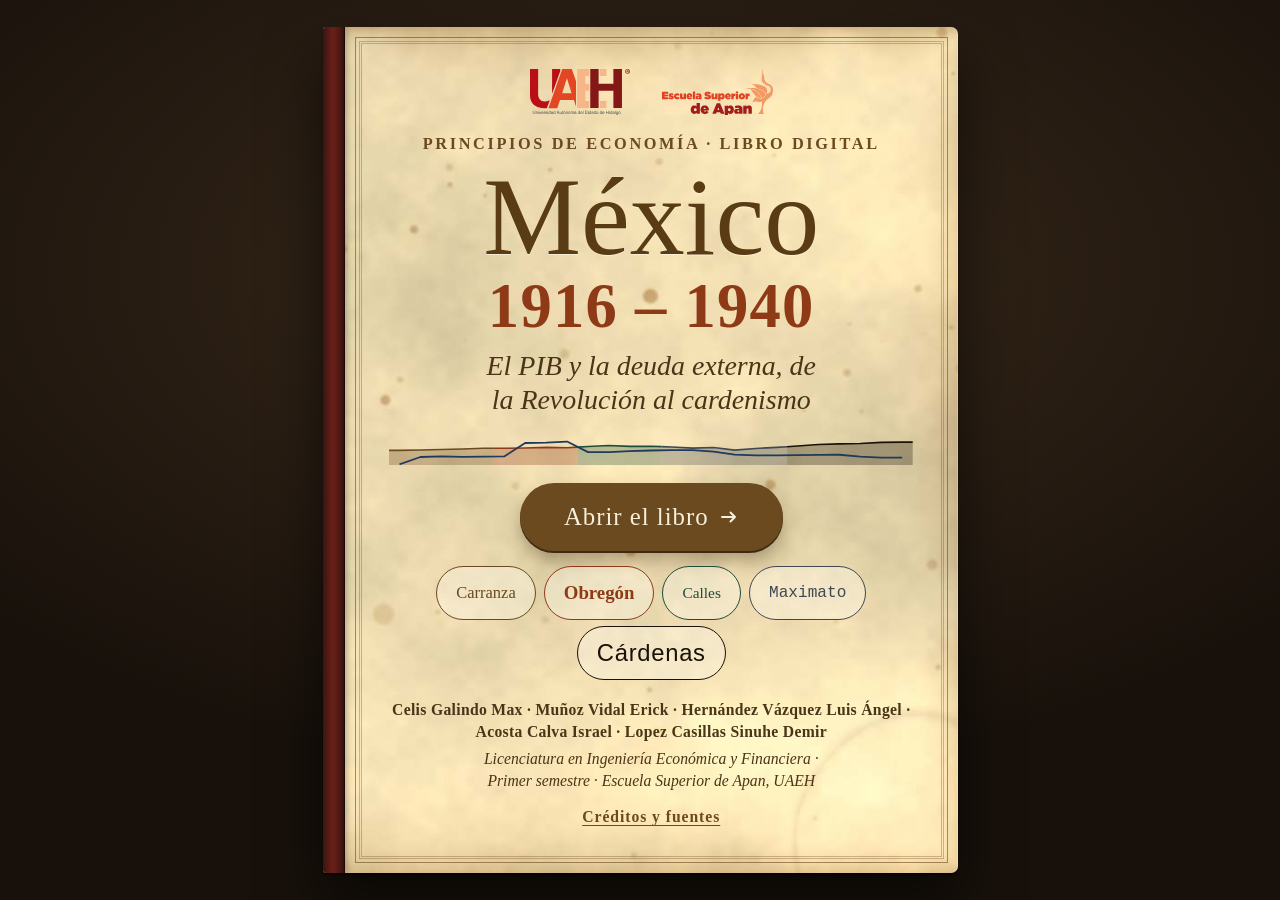
==== mampara1916/index.html @ 2cbeabb0 "Mampara 1916: libro digital de la economía de México, 1916–1940 PWA estática con la línea de tiempo " ====
<!doctype html>
<html lang="es-MX">
<head>
<meta charset="utf-8">
<meta name="viewport" content="width=device-width, initial-scale=1, viewport-fit=cover">
<meta name="theme-color" content="#15100b">
<meta name="description" content="Libro digital: la economía de México de 1916 a 1940 (PIB y deuda externa) en una mampara interactiva.">
<meta name="mobile-web-app-capable" content="yes">
<meta name="apple-mobile-web-app-capable" content="yes">
<meta name="apple-mobile-web-app-status-bar-style" content="black-translucent">
<meta name="apple-mobile-web-app-title" content="Mampara 1916">
<title>Mampara 1916 · México 1916–1940</title>
<link rel="manifest" href="manifest.webmanifest">
<link rel="icon" type="image/png" href="img/iconos/icono-192.png">
<link rel="apple-touch-icon" href="img/iconos/apple-touch-icon-180.png">
<link rel="preload" as="image" href="img/papel-franja.jpg">
<link rel="stylesheet" href="estilos.css">
<script src="datos.js" defer></script>
<script src="app.js" defer></script>
</head>
<body>
<div class="app" id="app" lang="es-MX" data-estado="portada">

  <!-- ============ LA MAMPARA ============ -->
  <main class="sala" id="sala" aria-label="Mampara: línea de tiempo de 1916 a 1940. Desliza hacia los lados.">
    <div class="recorrido">
      <aside class="cedula" id="cedula">
        <div class="cedula__logos"><img src="img/logo-uaeh.svg" alt="UAEH"><img src="img/logo-apan.svg" alt="Escuela Superior de Apan"></div>
        <h2>Cómo leer la mampara</h2>
        <p class="cedula__sub">México, 1916–1940 · PIB y deuda externa</p>
        <div class="cedula__regla"></div>
        <ol>
          <li><svg viewBox="0 0 20 20"><circle cx="10" cy="10" r="5.5" fill="#6b4a1f"/></svg><span><b>PIB</b><small>miles de millones de pesos de 2013</small></span></li>
          <li><svg viewBox="0 0 20 20"><rect x="5.5" y="5.5" width="9" height="9" transform="rotate(45 10 10)" fill="#1f3a5c"/></svg><span><b>Deuda externa</b><small>millones de dólares</small></span></li>
          <li><svg viewBox="0 0 20 20" fill="none" stroke="#2b2015" stroke-width="1.6" stroke-linecap="round" stroke-linejoin="round"><path d="M3 10h13M12 6l4 4-4 4"/></svg><span>Desliza para recorrer los años</span></li>
          <li><svg viewBox="0 0 20 20" fill="none" stroke="#2b2015" stroke-width="1.5" stroke-linejoin="round"><rect x="5" y="3" width="10" height="14" rx="1"/><path d="M5 10h10" stroke-dasharray="2 1.6"/></svg><span>Toca una hoja para desplegarla</span></li>
          <li><svg viewBox="0 0 20 20" fill="none" stroke="#2b2015" stroke-width="1.5" stroke-linecap="round"><path d="M3 15h14M6 15v-3M10 15V8M14 15v-5"/></svg><span>Toca un año para ver sus indicadores</span></li>
        </ol>
        <p class="cedula__nota">El hilo punteado de cada hoja llega al dato de la gráfica que explica.</p>
        <button class="boton-linea" type="button" data-abre="instalar" hidden>Instalar en el celular</button>
      </aside>

      <div class="franja" id="franja">
        <img class="franja__papel" src="img/papel-franja.jpg" alt="" decoding="async" draggable="false">
        <div class="periodos" id="periodos"></div>
        <svg class="lienzo" id="lienzo" aria-hidden="true"></svg>
        <div class="columna" id="columna" hidden></div>
        <div class="colgadas" id="colgadas"></div>
        <div class="eje" id="eje"></div>
      </div>

      <aside class="cedula cedula--fin">
        <h2>1940</h2>
        <p class="cedula__sub">Fin del recorrido</p>
        <button class="boton-tinta" id="alInicio" type="button">Volver a 1916</button>
        <button class="boton-linea" type="button" data-abre="creditos">Créditos y fuentes</button>
      </aside>
    </div>
  </main>

  <!-- ============ MINIMAPA ============ -->
  <nav class="mapa" id="mapa" aria-label="Etapas">
    <button class="mapa__libro" id="aPortada" type="button" aria-label="Volver a la portada del libro">
      <svg viewBox="0 0 24 24" fill="none" stroke="currentColor" stroke-width="1.7" stroke-linejoin="round" stroke-linecap="round"><path d="M12 6.5C10 4.8 7 4.5 3.5 5v13c3.5-.5 6.5-.2 8.5 1.5 2-1.7 5-2 8.5-1.5V5C17 4.5 14 4.8 12 6.5zM12 6.5v13"/></svg>
    </button>
    <div class="mapa__tira" id="tira"></div>
  </nav>

  <div class="ficha" id="ficha" hidden></div>
  <!-- aviso para instalar (sólo en la versión instalable) -->
  <div class="instala" id="instala" role="dialog" aria-label="Instalar la app" hidden>
    <img alt="" width="56" height="56">
    <div class="instala__txt"><b>Instala Mampara 1916</b><span>Se abre a pantalla completa y funciona sin internet.</span></div>
    <div class="instala__bot"><button class="instala__no" id="instalaNo" type="button">Ahora no</button><button class="instala__si" id="instalaSi" type="button">Instalar</button></div>
  </div>
  <div class="aviso" id="aviso" role="status" aria-live="polite"></div>

  <!-- ============ VISOR DE UNA HOJA ============ -->
  <div class="visor" id="visor" role="dialog" aria-modal="true" aria-label="Hoja desplegada" hidden>
    <div class="visor__velo" id="velo"></div>
    <div class="visor__rollo" id="rollo"><div class="visor__lienzo"><div class="visor__etapa" id="visorEtapa"></div><article class="hoja" id="hoja"></article></div></div>
    <div class="visor__sombra"></div>
    <button class="visor__cerrar" id="cerrar" type="button" aria-label="Cerrar la hoja y volver a la mampara">
      <svg class="ico" viewBox="0 0 20 20" fill="none" stroke="currentColor" stroke-width="2" stroke-linecap="round"><path d="M5 5l10 10M15 5L5 15"/></svg>
    </button>
    <div class="visor__nav">
      <button id="anterior" type="button" aria-label="Hoja anterior"><svg class="ico" viewBox="0 0 20 20" fill="none" stroke="currentColor" stroke-width="2" stroke-linecap="round" stroke-linejoin="round"><path d="M12.5 4.5L7 10l5.5 5.5"/></svg></button>
      <span id="cuenta" aria-live="polite">1 / 5</span>
      <button id="siguiente" type="button" aria-label="Hoja siguiente"><svg class="ico" viewBox="0 0 20 20" fill="none" stroke="currentColor" stroke-width="2" stroke-linecap="round" stroke-linejoin="round"><path d="M7.5 4.5L13 10l-5.5 5.5"/></svg></button>
    </div>
  </div>

  <!-- ============ PANEL (créditos, instalar) ============ -->
  <div class="panel" id="panel" role="dialog" aria-modal="true" aria-labelledby="panelTitulo" hidden>
    <div class="panel__hoja">
      <header><h2 id="panelTitulo"></h2>
        <button class="panel__cerrar" id="panelCerrar" type="button" aria-label="Cerrar">
          <svg viewBox="0 0 20 20" fill="none" stroke="currentColor" stroke-width="2" stroke-linecap="round"><path d="M5 5l10 10M15 5L5 15"/></svg>
        </button></header>
      <div class="panel__cuerpo" id="panelCuerpo"></div>
    </div>
  </div>

  <!-- ============ PORTADA DEL LIBRO ============ -->
  <div class="tapa" id="tapa">
    <div class="tapa__fondo"></div>
    <div class="tapa__libro">
      <div class="tapa__cubierta" data-k="0">
        <div class="tapa__logos"><img src="img/logo-uaeh.svg" alt="Universidad Autónoma del Estado de Hidalgo"><img src="img/logo-apan.svg" alt="Escuela Superior de Apan"></div>
        <div class="tapa__centro">
          <p class="tapa__ante">Principios de Economía · Libro digital</p>
          <h1 class="tapa__titulo"><span>México</span><span>1916 – 1940</span></h1>
          <p class="tapa__sub">El PIB y la deuda externa, de la Revolución al cardenismo</p>
        </div>
        <svg class="tapa__chispa" id="tapaChispa" viewBox="0 0 250 46" preserveAspectRatio="none" aria-hidden="true"></svg>
        <div class="tapa__acciones">
          <button class="tapa__abrir" id="abrir" type="button">Abrir el libro
            <svg viewBox="0 0 20 20" fill="none" stroke="currentColor" stroke-width="2" stroke-linecap="round" stroke-linejoin="round"><path d="M3 10h13M11.5 5.5L16 10l-4.5 4.5"/></svg>
          </button>
          <ol class="tapa__indice" id="indice" aria-label="Ir a una etapa"></ol>
        </div>
        <p class="tapa__equipo">
          <b><span>Celis Galindo Max</span> · <span>Muñoz Vidal Erick</span> · <span>Hernández Vázquez Luis Ángel</span> · <span>Acosta Calva Israel</span> · <span>Lopez Casillas Sinuhe Demir</span></b>
          <i>Licenciatura en Ingeniería Económica y Financiera · Primer semestre · Escuela Superior de Apan, UAEH</i>
          <button class="tapa__creditos" type="button" data-abre="creditos">Créditos y fuentes</button>
        </p>
      </div>
    </div>
  </div>
</div>

</body>
</html>
---- mampara1916/estilos.css ----
/* el contenido nunca queda debajo de la muesca ni de la barra de inicio */
:root{padding:env(safe-area-inset-top) env(safe-area-inset-right) env(safe-area-inset-bottom) env(safe-area-inset-left);background:#15100b}
html{box-sizing:border-box}
@font-face{font-family:'Rye';font-weight:400;font-style:normal;font-display:swap;src:url(fuentes/rye.woff2) format('woff2')}
@font-face{font-family:'IM Fell English';font-weight:400;font-style:normal;font-display:swap;src:url(fuentes/fell.woff2) format('woff2')}
@font-face{font-family:'IM Fell English';font-weight:400;font-style:italic;font-display:swap;src:url(fuentes/fell-italica.woff2) format('woff2')}
@font-face{font-family:'Playfair Display';font-weight:900;font-style:normal;font-display:swap;src:url(fuentes/playfair-900.woff2) format('woff2')}
@font-face{font-family:'Playfair Display';font-weight:700;font-style:italic;font-display:swap;src:url(fuentes/playfair-700-italica.woff2) format('woff2')}
@font-face{font-family:'Limelight';font-weight:400;font-style:normal;font-display:swap;src:url(fuentes/limelight.woff2) format('woff2')}
@font-face{font-family:'Special Elite';font-weight:400;font-style:normal;font-display:swap;src:url(fuentes/special-elite.woff2) format('woff2')}
@font-face{font-family:'Bebas Neue';font-weight:400;font-style:normal;font-display:swap;src:url(fuentes/bebas-neue.woff2) format('woff2')}
@font-face{font-family:'Lora';font-weight:400;font-style:normal;font-display:swap;src:url(fuentes/lora-400.woff2) format('woff2')}
@font-face{font-family:'Lora';font-weight:400;font-style:italic;font-display:swap;src:url(fuentes/lora-400-italica.woff2) format('woff2')}
@font-face{font-family:'Lora';font-weight:600;font-style:normal;font-display:swap;src:url(fuentes/lora-600.woff2) format('woff2')}
@font-face{font-family:'Lora';font-weight:700;font-style:normal;font-display:swap;src:url(fuentes/lora-700.woff2) format('woff2')}
/* =====================================================================
   LIBRO DIGITAL · MAMPARA 1916–1940 (boceto)
   Estructura:  .app > .sala (franja con scroll horizontal) + .mapa (minimapa)
                .visor (hoja desplegada)   .tapa (portada del libro)
   Las medidas de la franja las calcula medir() en JS y las deja en variables
   CSS (--yw ancho de un año, --hh cabecera, --cb banda de hojas, --gb gráfica…).
   ===================================================================== */
:root{
  --muro:#15100b; --muro-2:#221810; --muro-3:#3a2a1c;
  --hueso:#f6efdc; --hueso-2:#e9dcbd; --sepia:#2b2015;
  --oro:#d6b06a; --oro-2:#9c7a3c;
  --azul:#1f3a5c; --sangre:#7a0f10; --petroleo:#0d0a06;
  --sombra:0 1px 1px rgba(0,0,0,.28),0 8px 18px rgba(0,0,0,.34);
  --f-cuerpo:'Lora',Georgia,'Times New Roman',serif;
  --suave:cubic-bezier(.22,1,.3,1);
}
html,body{height:100%;margin:0}
html{-webkit-text-size-adjust:100%;text-size-adjust:100%}
body{background:var(--muro);color:var(--hueso);font-family:var(--f-cuerpo);overflow:hidden;overscroll-behavior:none}
*,*::before,*::after{box-sizing:border-box}
button{font:inherit;color:inherit;background:none;border:0;padding:0;margin:0;cursor:pointer;-webkit-tap-highlight-color:transparent;touch-action:manipulation}
button:focus-visible{outline:3px solid var(--oro);outline-offset:3px}
h1,h2,h3,p,figure,ol{margin:0;padding:0}
[hidden]{display:none!important}

/* ---- una tinta, un papel y una tipografía por etapa ---- */
[data-k="0"]{--tinta:#6b4a1f;--papel:#eedcb0;--papel-img:url(img/papel-hoja-0.jpg);--f-tit:'Rye',Georgia,serif;--f-txt:'IM Fell English',Georgia,serif;--peso:400;--esc:.86;--esc-p:.9;--txt-estilo:italic;--espacio:0}
[data-k="1"]{--tinta:#8f3a17;--papel:#f0dfc3;--papel-img:url(img/papel-hoja-1.jpg);--f-tit:'Playfair Display',Georgia,serif;--f-txt:'Playfair Display',Georgia,serif;--peso:900;--esc:.98;--esc-p:1;--txt-estilo:italic;--espacio:0}
[data-k="2"]{--tinta:#1f4d39;--papel:#e1e4c7;--papel-img:url(img/papel-hoja-2.jpg);--f-tit:'Limelight',Georgia,serif;--f-txt:'Limelight',Georgia,serif;--peso:400;--esc:.8;--esc-p:.88;--txt-estilo:normal;--espacio:0}
[data-k="3"]{--tinta:#3f4853;--papel:#dddbd0;--papel-img:url(img/papel-hoja-3.jpg);--f-tit:'Special Elite','Courier New',monospace;--f-txt:'Special Elite','Courier New',monospace;--peso:400;--esc:.84;--esc-p:.88;--txt-estilo:normal;--espacio:0}
[data-k="4"]{--tinta:#1a1208;--papel:#e2cfa3;--papel-img:url(img/papel-hoja-4.jpg);--f-tit:'Bebas Neue','Arial Narrow',sans-serif;--f-txt:'Bebas Neue','Arial Narrow',sans-serif;--peso:400;--esc:1.24;--esc-p:1.3;--txt-estilo:normal;--espacio:.03em}

/* ================================ APP ================================ */
.app{position:relative;height:100%;display:grid;grid-template-rows:minmax(0,1fr) auto;overflow:hidden;
  background:radial-gradient(120% 80% at 50% 0%,#2c2015 0%,var(--muro) 62%);user-select:none;-webkit-user-select:none;-webkit-touch-callout:none}

/* ================================ SALA ================================ */
.sala{position:relative;min-width:0;overflow-x:auto;overflow-y:hidden;overscroll-behavior:contain;-webkit-overflow-scrolling:touch;touch-action:pan-x;scrollbar-width:none;cursor:grab}
.sala::-webkit-scrollbar{display:none}
.sala.arrastra{cursor:grabbing}
.recorrido{display:flex;align-items:stretch;height:100%;width:max-content;padding:0 18px}

/* cédulas de museo en el muro, a los lados de la franja */
.cedula{flex:none;align-self:center;width:clamp(228px,calc(var(--vw,360px)*.7),292px);max-height:calc(100% - 20px);overflow:auto;margin-right:20px;padding:16px 16px 14px;
  background:linear-gradient(180deg,#fbf6e8,#efe5cb);color:var(--sepia);border-radius:3px;box-shadow:var(--sombra);cursor:default}
.cedula__logos{display:flex;align-items:center;gap:12px;margin-bottom:10px}
.cedula__logos img{height:26px;width:auto;display:block}
.cedula h2{font:400 1.32rem/1.05 'Rye',Georgia,serif;color:#6b4a1f}
.cedula__sub{margin-top:3px;font:italic 400 .86rem/1.25 'IM Fell English',Georgia,serif;color:#5b4526}
.cedula__regla{height:1px;background:#6b4a1f;opacity:.35;margin:10px 0}
.cedula ol{list-style:none;display:grid;gap:7px;font-size:.8rem;line-height:1.3}
.cedula li{display:grid;grid-template-columns:20px 1fr;gap:8px;align-items:start}
.cedula li svg{width:20px;height:20px;display:block}
.cedula b{font-weight:700}
.cedula small{display:block;font-size:.7rem;line-height:1.3;opacity:.75}
.cedula__nota{margin-top:10px;padding-top:9px;border-top:1px dashed rgba(107,74,31,.45);font-size:.7rem;line-height:1.35;color:#5b4526}
.cedula--fin{margin:0 0 0 20px;width:clamp(200px,calc(var(--vw,360px)*.56),250px);text-align:center}
.cedula--fin h2{font-size:1.15rem}
.boton-tinta{display:inline-flex;align-items:center;justify-content:center;gap:8px;min-height:44px;margin-top:12px;padding:0 18px;border-radius:999px;background:#6b4a1f;color:var(--hueso);font:600 .82rem/1 var(--f-cuerpo);letter-spacing:.06em}
.boton-linea{display:inline-flex;align-items:center;justify-content:center;min-height:44px;margin-top:8px;padding:0 16px;border-radius:999px;border:1px solid #6b4a1f;color:#6b4a1f;font:600 .78rem/1 var(--f-cuerpo);letter-spacing:.05em}
.cedula .boton-linea{width:100%}
.app[data-bajo] .cedula{padding:10px 12px;font-size:.92em}
.app[data-bajo] .cedula .boton-linea{min-height:36px;margin-top:6px}
.app[data-bajo] .cedula ol{gap:4px}
.app[data-bajo] .cedula__nota,.app[data-bajo] .cedula small{display:none}

/* la franja: 25 años × --yw */
.franja{position:relative;flex:none;width:calc(var(--yw)*25);height:100%;
  background:linear-gradient(90deg,#eedcb0 0 20%,#f0dfc3 20% 36%,#e1e4c7 36% 52%,#dddbd0 52% 76%,#e2cfa3 76%);
  box-shadow:0 0 0 1px rgba(0,0,0,.5),0 0 46px rgba(0,0,0,.7)}
.franja__papel{position:absolute;inset:0;width:100%;height:100%;object-fit:fill;pointer-events:none}
.franja::after{content:"";position:absolute;inset:0;pointer-events:none;
  background:linear-gradient(180deg,rgba(40,24,8,.2),transparent 12%,transparent 86%,rgba(40,24,8,.2))}

.periodos{position:absolute;inset:0;display:flex;pointer-events:none}
.periodo{position:relative;flex:none;width:calc(var(--yw)*var(--n))}
.cab{display:flex;align-items:flex-start;gap:10px;height:var(--hh);padding:var(--cab-pad) 12px 0 14px;color:var(--tinta)}
.cab__carril{flex:1;min-width:0}
.cab__txt{position:sticky;left:14px;width:max-content;max-width:min(100%,calc(var(--vw) - 28px))}
.cab__txt h2{font:var(--peso) calc(var(--tit)*var(--esc))/1 var(--f-tit);letter-spacing:var(--espacio);white-space:nowrap;text-shadow:0 1px 0 rgba(255,250,235,.5)}
.cab__sub{margin-top:calc(var(--tit)*.14);font-size:max(11px,calc(var(--tit)*.4));line-height:1.15;white-space:nowrap;overflow:hidden;text-overflow:ellipsis}
.cab__sub b{font:var(--peso) 1em/1 var(--f-tit);letter-spacing:.04em}
.cab__sub i{font-family:var(--f-txt);font-style:var(--txt-estilo);opacity:.92}
.cab__ley{display:flex;gap:10px;align-items:center;margin-top:calc(var(--tit)*.2);font:600 max(10px,calc(var(--tit)*.33))/1 var(--f-cuerpo);letter-spacing:.04em;color:var(--sepia);opacity:.82}
.cab__ley span{display:inline-flex;align-items:center;gap:5px}
.ley-pib{width:.72em;height:.72em;border-radius:50%;background:var(--tinta)}
.ley-deu{width:.66em;height:.66em;background:var(--azul);transform:rotate(45deg)}
.cab__ico{display:flex;gap:calc(var(--ico)*.12);flex:none}
.cab__ico svg{width:var(--ico);height:var(--ico);display:block;overflow:visible}
.app[data-bajo] .cab__ley{display:none}

.lienzo{position:absolute;inset:0;width:100%;height:100%;pointer-events:none;overflow:visible}
.lienzo text{font-family:var(--f-cuerpo);font-weight:700}
.lienzo .v-pib{paint-order:stroke;stroke:#f6efdc;stroke-width:3.2px;stroke-linejoin:round;stroke-opacity:.86}
.lienzo .nota{font-weight:400;font-style:italic;paint-order:stroke;stroke:#f6efdc;stroke-width:3px;stroke-linejoin:round;stroke-opacity:.8}
/* cada etapa «cobra vida» cuando entra en pantalla */
.per .linea{stroke-dasharray:1 1;stroke-dashoffset:1;transition:stroke-dashoffset 1.3s ease-out}
.per .lavado,.per .deco{opacity:0;transition:opacity 1s ease-out .15s}
.per .punto,.per .hilo{opacity:0;transition:opacity .5s ease-out calc(var(--i,0)*90ms + .45s)}
.per.vivo .linea{stroke-dashoffset:0}
.per.vivo .lavado,.per.vivo .deco,.per.vivo .punto,.per.vivo .hilo{opacity:1}
.anillo{transform-box:fill-box;transform-origin:center}
.anillo.pulso{animation:pulso 1.3s var(--suave) 1}
@keyframes pulso{0%{transform:scale(1);stroke-width:2.4}45%{transform:scale(2.3);stroke-width:1}100%{transform:scale(1)}}

.columna{position:absolute;top:var(--hh);bottom:0;width:var(--yw);pointer-events:none;background:linear-gradient(180deg,rgba(255,252,240,0),rgba(255,252,240,.34) 30%,rgba(255,252,240,.34));
  border-left:1px dashed rgba(43,32,21,.4);border-right:1px dashed rgba(43,32,21,.4)}

/* hojas colgadas (portadas) */
.colgadas{position:absolute;inset:0;pointer-events:none}
.hoja-mini{position:absolute;width:var(--cw);height:var(--ch);pointer-events:auto;transform:translateY(-16px) rotate(var(--rot)) scale(.94);opacity:0;
  transition:transform .6s var(--suave) calc(var(--i,0)*80ms + .2s),opacity .4s ease-out calc(var(--i,0)*80ms + .2s);border-radius:2px}
.hoja-mini.vivo{transform:rotate(var(--rot));opacity:1}
.hoja-mini::before{content:"";position:absolute;inset:0;border:1.5px dashed var(--tinta);border-radius:3px;opacity:.5;
  background:linear-gradient(var(--tinta),var(--tinta)) 14% 10%/24% 12% no-repeat,linear-gradient(var(--tinta),var(--tinta)) 86% 10%/24% 12% no-repeat,
             linear-gradient(var(--tinta),var(--tinta)) 14% 90%/24% 12% no-repeat,linear-gradient(var(--tinta),var(--tinta)) 86% 90%/24% 12% no-repeat;
  background-color:rgba(255,252,240,.25)}
.hoja-mini.pendiente{background:var(--papel);box-shadow:0 1px 2px rgba(40,22,6,.18)}
.hoja-mini.pendiente::before{opacity:.6}
.hoja-mini .portada{box-shadow:0 1px 1px rgba(0,0,0,.3),0 7px 14px rgba(40,22,6,.36);transition:box-shadow .25s,transform .25s var(--suave)}
.hoja-mini .clip{position:absolute;left:50%;top:-5%;width:17%;height:10%;min-height:9px;transform:translateX(-50%);border-radius:2px 2px 4px 4px;z-index:2;
  background:linear-gradient(180deg,#5a5a5e,#1b1b1d 60%,#3a3a3d);box-shadow:0 1px 2px rgba(0,0,0,.5)}
.hoja-mini .clip::after{content:"";position:absolute;left:22%;right:22%;top:-45%;height:60%;border:1.5px solid #9a9a9e;border-bottom:0;border-radius:6px 6px 0 0}
@media (hover:hover){.hoja-mini:not(.pendiente):hover .portada{transform:translateY(-3px) scale(1.035);box-shadow:0 2px 2px rgba(0,0,0,.3),0 14px 24px rgba(40,22,6,.42)}}
.hoja-mini:active .portada{transform:scale(.97)}
.hoja-mini.levantada .portada,.hoja-mini.levantada .clip{visibility:hidden}
.hoja-mini.asienta .portada{animation:asienta .5s var(--suave)}
@keyframes asienta{from{transform:translateY(-10px) scale(1.08)}to{transform:none}}
.hoja-mini.pendiente{display:grid;border-radius:3px;align-content:center;justify-items:center;gap:calc(var(--ch)*.035);padding:calc(var(--ch)*.2) calc(var(--cw)*.08);color:var(--tinta);text-align:center;cursor:default}
.pend__anio{font:var(--peso) calc(var(--cw)*.1*var(--esc-p))/1 var(--f-tit);opacity:.85}
.pend__titulo{font:var(--peso) calc(var(--cw)*.092*var(--esc-p))/1.1 var(--f-tit);letter-spacing:var(--espacio);opacity:.8;text-wrap:balance}
.pend__nota{font:italic 400 max(8.5px,calc(var(--cw)*.072))/1 var(--f-cuerpo);letter-spacing:.06em;color:var(--sepia);opacity:.6}
.app[data-mini="chica"] .pend__titulo,.app[data-mini="chica"] .pend__nota{display:none}
.app[data-mini="chica"] .pend__anio{font-size:max(10px,calc(var(--cw)*.15*var(--esc-p)))}

/* portada de una hoja: el mismo componente en la mampara (chica) y en el visor (grande) */
.portada{container-type:inline-size;position:relative;display:block;width:100%;aspect-ratio:773/1000;background:var(--papel) var(--papel-img) center/100% 100%;color:var(--tinta);border-radius:2px;overflow:hidden}
.portada__cara{position:absolute;inset:0;display:flex;flex-direction:column;padding:7cqw 6.5cqw 5.4cqw}
.portada__cara::before{content:"";position:absolute;inset:2.6cqw;border:max(1px,.45cqw) solid var(--tinta);opacity:.4;pointer-events:none}
.portada__anio{align-self:flex-start;position:relative;z-index:1;margin:0 0 -3.4cqw 3cqw;padding:1cqw 3cqw 1.1cqw;background:var(--tinta);color:var(--hueso);font:var(--peso) calc(6cqw*var(--esc-p))/1.1 var(--f-tit);letter-spacing:.04em;white-space:nowrap}
.portada__marco{flex:1;min-height:0;position:relative;padding:2.4cqw;background:rgba(255,253,244,.6);border:max(1px,.5cqw) solid var(--tinta)}
.portada__marco img{display:block;width:100%;height:100%;-webkit-user-drag:none}
.portada__titulo{margin-top:3.4cqw;padding:2.5cqw 1cqw 2.2cqw;border-top:max(1px,.45cqw) solid var(--tinta);border-bottom:max(1px,.45cqw) solid var(--tinta);text-align:center;
  font:var(--peso) calc(10.4cqw*var(--esc-p))/1.08 var(--f-tit);letter-spacing:var(--espacio);text-wrap:balance}
.portada__pie{display:none;margin-top:2.2cqw;font:italic 400 max(9.5px,2.9cqw)/1.25 var(--f-cuerpo);text-align:center;color:#3b2d1c;opacity:.85;text-wrap:balance}
.visor .portada__pie{display:block}
.app[data-mini="chica"] .hoja-mini .portada__titulo{display:none}
.app[data-mini="chica"] .hoja-mini .portada__cara{padding:7cqw 6cqw 6cqw}
.app[data-mini="chica"] .hoja-mini .portada__anio{font-size:max(9px,calc(9cqw*var(--esc-p)))}

/* eje de años */
.eje{position:absolute;left:0;right:0;bottom:0;height:var(--ah);display:flex;border-top:1.5px solid rgba(58,42,24,.75);background:linear-gradient(180deg,rgba(58,42,24,.14),rgba(58,42,24,.05))}
.eje button{position:relative;flex:none;width:var(--yw);height:100%;color:var(--tinta);font:var(--peso) calc(var(--anio)*var(--esc))/1 var(--f-tit);letter-spacing:.03em;display:grid;place-items:center;padding-top:4px}
.eje button::before{content:"";position:absolute;left:50%;top:0;width:1.5px;height:7px;background:currentColor}
.eje button[aria-expanded="true"]{background:var(--tinta);color:var(--hueso)}

/* ============================== MINIMAPA ============================== */
.mapa{position:relative;z-index:5;display:flex;align-items:stretch;gap:8px;padding:6px 10px;background:linear-gradient(180deg,#2d2016,#1a120b);border-top:1px solid #47331f;box-shadow:0 -8px 20px rgba(0,0,0,.35)}
.mapa__libro{flex:none;width:44px;min-height:44px;border-radius:8px;display:grid;place-items:center;color:var(--oro);border:1px solid rgba(214,176,106,.4)}
.mapa__libro svg{width:22px;height:22px}
.mapa__tira{position:relative;flex:1;min-width:0;height:46px;display:flex;border-radius:6px;overflow:hidden;touch-action:none;cursor:pointer;box-shadow:inset 0 0 0 1px rgba(0,0,0,.5)}
.mapa__etapa{position:relative;flex:var(--n) 1 0;min-width:0;background:var(--papel);color:var(--tinta);display:flex;justify-content:center;padding-top:6px;overflow:hidden}
.mapa__etapa + .mapa__etapa{box-shadow:inset 1px 0 0 rgba(0,0,0,.28)}
.mapa__etapa span{position:relative;z-index:1;font:var(--peso) calc(clamp(9.5px,calc(var(--vw)*.03),13.5px)*var(--esc))/1 var(--f-tit);letter-spacing:var(--espacio);white-space:nowrap}
.mapa__chispa{position:absolute;left:0;right:0;bottom:0;width:100%;height:58%;pointer-events:none;opacity:.9}
.mapa__ventana{position:absolute;top:0;bottom:0;border:2px solid var(--oro);border-radius:5px;box-shadow:0 0 0 999px rgba(18,11,5,.5);pointer-events:none}
.app[data-bajo] .mapa{padding:4px 10px}
.app[data-bajo] .mapa__tira{height:34px}
.app[data-bajo] .mapa__libro{min-height:34px}
.app[data-bajo] .mapa__etapa{padding-top:4px}

/* ficha de un año */
.ficha{position:absolute;z-index:6;width:min(250px,calc(100% - 20px));padding:12px 14px 11px;background:linear-gradient(180deg,#fbf6e8,#efe5cb);color:var(--sepia);border-radius:5px;box-shadow:var(--sombra);
  animation:sube .28s var(--suave)}
@keyframes sube{from{opacity:0;transform:translateY(8px)}to{opacity:1;transform:none}}
.ficha h3{display:flex;justify-content:space-between;align-items:baseline;gap:10px;font:var(--peso) calc(1.5rem*var(--esc))/1 var(--f-tit);color:var(--tinta);padding-bottom:7px;border-bottom:1px solid rgba(43,32,21,.25);margin-bottom:6px}
.ficha h3 small{font:italic 400 .74rem/1 var(--f-cuerpo);color:var(--sepia);opacity:.75}
.ficha dl{margin:0;display:grid;grid-template-columns:auto 1fr;gap:4px 12px;font-size:.82rem;line-height:1.25}
.ficha dt{opacity:.72}
.ficha dd{margin:0;text-align:right;font-weight:700;font-variant-numeric:tabular-nums}
.ficha dd small{font-weight:400;opacity:.75}
.ficha .sube{color:#1f4d39}.ficha .baja{color:var(--sangre)}
.ficha p{margin-top:7px;font-size:.66rem;line-height:1.3;opacity:.65}

.aviso{position:absolute;z-index:7;left:50%;bottom:76px;transform:translate(-50%,14px);max-width:calc(100% - 32px);padding:10px 16px;border-radius:999px;background:rgba(246,239,220,.97);color:var(--sepia);
  font:600 .8rem/1.25 var(--f-cuerpo);text-align:center;box-shadow:var(--sombra);opacity:0;pointer-events:none;transition:opacity .25s,transform .25s var(--suave)}
.aviso.ver{opacity:1;transform:translate(-50%,0)}
.aviso.accion{pointer-events:auto;display:flex;align-items:center;gap:12px;padding:6px 6px 6px 18px;z-index:60}
.aviso button{min-height:40px;padding:0 16px;border-radius:999px;background:#6b4a1f;color:var(--hueso);font:700 .78rem/1 var(--f-cuerpo);letter-spacing:.05em}

/* aviso para instalar la app */
.instala{position:absolute;z-index:45;left:50%;bottom:12px;width:min(calc(100% - 24px),27rem);display:grid;grid-template-columns:auto 1fr;gap:10px 14px;align-items:center;padding:14px;
  background:linear-gradient(180deg,#fbf6e8,#efe5cb);color:var(--sepia);border-radius:14px;box-shadow:0 2px 3px rgba(0,0,0,.4),0 18px 40px rgba(0,0,0,.55);
  transform:translate(-50%,calc(100% + 24px));transition:transform .5s var(--suave)}
.instala.ver{transform:translate(-50%,0)}
.instala img{width:56px;height:56px;border-radius:13px;display:block;box-shadow:0 1px 3px rgba(0,0,0,.35)}
.instala__txt{display:grid;gap:3px;min-width:0}
.instala__txt b{font:400 1.12rem/1.1 'Rye',Georgia,serif;color:#6b4a1f}
.instala__txt span{font-size:.84rem;line-height:1.3}
.instala__bot{grid-column:1 / -1;display:flex;gap:8px}
.instala__bot button{flex:1;min-height:46px;border-radius:999px;font:700 .86rem/1 var(--f-cuerpo);letter-spacing:.05em}
.instala__no{border:1px solid rgba(107,74,31,.55);color:#6b4a1f}
.instala__si{background:#6b4a1f;color:var(--hueso);box-shadow:0 2px 0 #3d2a12}
@media (orientation:landscape) and (max-height:540px){
  .instala{width:min(calc(100% - 24px),40rem);grid-template-columns:auto 1fr auto;padding:10px 12px}
  .instala img{width:44px;height:44px;border-radius:10px}
  .instala__bot{grid-column:auto}
  .instala__bot button{flex:none;min-height:44px;padding:0 18px}
}

/* panel de créditos e instalación */
.panel{position:absolute;inset:0;z-index:50;display:grid;grid-template:minmax(0,1fr) / minmax(0,1fr);place-items:center;padding:clamp(10px,3vmin,28px);background:rgba(12,8,4,0);transition:background-color .3s}
.panel.visible{background:rgba(12,8,4,.82)}
.panel__hoja{display:flex;flex-direction:column;width:min(100%,34rem);max-height:100%;background:var(--papel,#eedcb0) url(img/papel-hoja-0.jpg) center/cover;color:var(--sepia);border-radius:4px;box-shadow:0 2px 3px rgba(0,0,0,.4),0 24px 50px rgba(0,0,0,.55);
  opacity:0;transform:translateY(18px) scale(.98);transition:opacity .25s,transform .35s var(--suave)}
.panel.visible .panel__hoja{opacity:1;transform:none}
.panel__hoja header{display:flex;align-items:center;justify-content:space-between;gap:12px;padding:14px 12px 10px 20px;border-bottom:1px solid rgba(107,74,31,.4)}
.panel__hoja h2{font:400 clamp(1.3rem,5.6vw,1.7rem)/1.05 'Rye',Georgia,serif;color:#6b4a1f}
.panel__cerrar{flex:none;width:44px;height:44px;border-radius:50%;display:grid;place-items:center;color:var(--sepia)}
.panel__cerrar svg{width:20px;height:20px}
.panel__cuerpo{overflow-y:auto;overscroll-behavior:contain;-webkit-overflow-scrolling:touch;padding:4px 20px 22px;font-size:.95rem;line-height:1.5;user-select:text;-webkit-user-select:text}
.panel__cuerpo h3{margin:1.3em 0 .45em;padding-bottom:.4em;border-bottom:1px solid rgba(43,32,21,.25);font:700 .72rem/1 var(--f-cuerpo);letter-spacing:.18em;text-transform:uppercase;color:#6b4a1f}
.panel__cuerpo p + p{margin-top:.5em}
.panel__cuerpo .menor{font-size:.86em;line-height:1.45;opacity:.85}
.panel__cuerpo ul{list-style:none;display:grid;gap:.35em;font-size:.9em;line-height:1.35}
.panel__cuerpo ul li{position:relative;padding-left:1.1em}
.panel__cuerpo ul li::before{content:"";position:absolute;left:.2em;top:.55em;width:.34em;height:.34em;border-radius:50%;background:#6b4a1f}
.panel__cuerpo .fotos{list-style:none;display:grid;gap:.6em;margin-top:.7em}
.panel__cuerpo .fotos li{display:grid;gap:.1em;padding-left:.7em;border-left:3px solid var(--tinta)}
.panel__cuerpo .fotos b{font:var(--peso) calc(1em*var(--esc-p))/1.15 var(--f-tit);letter-spacing:var(--espacio);color:var(--tinta)}
.panel__cuerpo .fotos span{font-size:.82em;line-height:1.35;opacity:.88}
.panel__cuerpo a{color:var(--azul);text-underline-offset:2px}
.panel__cuerpo .pasos{margin:0;padding-left:1.4em;display:grid;gap:.3em}

/* =============================== VISOR =============================== */
.visor{position:absolute;inset:0;z-index:20}
.visor__velo{position:absolute;inset:0;background:radial-gradient(90% 70% at 50% 35%,rgba(58,40,22,.9),rgba(12,8,4,.95));-webkit-backdrop-filter:blur(5px);backdrop-filter:blur(5px);opacity:0;transition:opacity .4s ease}
.visor.visible .visor__velo{opacity:1}
.visor__rollo{position:absolute;inset:0;overflow-x:hidden;overflow-y:auto;overscroll-behavior:contain;-webkit-overflow-scrolling:touch;touch-action:pan-y;padding:10px 16px 92px}
.visor__lienzo{margin:0 auto;width:min(100%,34rem)}
.visor__etapa{height:44px;margin-bottom:6px;padding-right:52px;line-height:44px!important;color:var(--hueso-2);font:var(--peso) calc(1.02rem*var(--esc))/1 var(--f-tit);letter-spacing:var(--espacio);
  white-space:nowrap;overflow:hidden;text-overflow:ellipsis;opacity:0;transition:opacity .4s .2s}
.visor.visible .visor__etapa{opacity:.92}
.visor__sombra{position:absolute;left:0;right:0;bottom:0;height:104px;background:linear-gradient(180deg,rgba(12,8,4,0),rgba(12,8,4,.9) 62%);pointer-events:none;opacity:0;transition:opacity .3s .15s}
.visor.visible .visor__sombra{opacity:1}
.visor[data-modo="lado"] .visor__sombra{display:none}
.visor__cerrar{position:absolute;z-index:3;top:10px;right:12px;width:44px;height:44px;border-radius:50%;background:var(--hueso);color:var(--sepia);box-shadow:var(--sombra);display:grid;place-items:center;opacity:0;transition:opacity .3s .15s}
.visor__nav{position:absolute;z-index:3;left:50%;bottom:14px;transform:translateX(-50%);display:flex;align-items:center;gap:2px;padding:4px;border-radius:999px;background:rgba(246,239,220,.97);color:var(--sepia);box-shadow:var(--sombra);opacity:0;transition:opacity .3s .15s}
.visor.visible .visor__cerrar,.visor.visible .visor__nav{opacity:1}
.visor__nav button{width:44px;height:44px;border-radius:50%;display:grid;place-items:center}
.visor__nav button:disabled{opacity:.28;cursor:default}
.visor__nav span{min-width:4.4em;text-align:center;font:700 .8rem/1 var(--f-cuerpo);letter-spacing:.1em;font-variant-numeric:tabular-nums}
.visor svg.ico{width:20px;height:20px;display:block}

/* la hoja: portada + dos paneles que se despliegan */
.hoja{position:relative;display:grid;margin:0 auto;perspective:1500px;color:var(--sepia);user-select:text;-webkit-user-select:text}
.hoja > .portada{box-shadow:0 2px 3px rgba(0,0,0,.4),0 20px 40px rgba(0,0,0,.5);z-index:2}
.pliega{position:relative;padding:1.6em 1.4em 1.7em;background:linear-gradient(180deg,rgba(60,38,12,.3),rgba(60,38,12,0) 16px),var(--papel) var(--papel-img) center/cover;
  box-shadow:0 2px 3px rgba(0,0,0,.4),0 20px 40px rgba(0,0,0,.5);transform-origin:50% 0;transform:rotateX(-86deg);opacity:0;
  transition:transform .8s var(--suave),opacity .22s ease-out;-webkit-backface-visibility:hidden;backface-visibility:hidden}
.pliega::before{content:"";position:absolute;inset:.6em;border:1px solid var(--tinta);opacity:.32;pointer-events:none}
.pliega::after{content:"";position:absolute;inset:0;background:linear-gradient(180deg,rgba(24,14,4,.6),rgba(24,14,4,0) 75%);transition:opacity .8s ease-out;pointer-events:none}
.hoja.abierta .pliega{transform:none;opacity:1}
.hoja.abierta .pliega::after{opacity:0}
.hoja.abierta .importa{transition-delay:.2s}
.hoja.abierta .importa::after{transition-delay:.2s}
.hoja.cerrando .pliega{transition-duration:.26s,.26s;transition-delay:0s}

.h-anio{font:var(--peso) calc(1.5em*var(--esc-p))/1.05 var(--f-tit);letter-spacing:var(--espacio);color:var(--tinta);text-wrap:balance}
.paso .h-rotulo{margin-top:1em}
.h-rotulo{margin:1.25em 0 .5em;padding-bottom:.4em;border-bottom:1px solid rgba(43,32,21,.3);font:700 .7em/1 var(--f-cuerpo);letter-spacing:.18em;text-transform:uppercase;color:var(--tinta)}
.importa .h-rotulo:first-child{margin-top:0}
.h-texto{font-size:1em;line-height:1.52;text-wrap:pretty;hyphens:auto}
.h-dato{margin-top:1.3em;padding-top:.9em;border-top:1px solid rgba(43,32,21,.3)}
.h-dato strong{display:block;font:var(--peso) calc(3.1em*var(--esc-p))/1 var(--f-tit);letter-spacing:var(--espacio);color:var(--tinta)}
.h-dato span{display:block;margin-top:.35em;font-size:.86em;line-height:1.3}
.h-barras{margin:.2em 0 .7em}
.h-barras figcaption{font:italic 400 .74em/1.2 var(--f-cuerpo);opacity:.8;margin-bottom:.5em}
.barras{display:flex;align-items:flex-end;gap:5%;height:7.2em;padding:0 2%;border-bottom:1px solid rgba(43,32,21,.6)}
.barras div{position:relative;flex:1;height:calc(var(--v)*78%);min-height:2px;background:rgba(43,32,21,.2);transform-origin:50% 100%;transform:scaleY(0);transition:transform .7s var(--suave) calc(var(--i)*70ms + .55s)}
.hoja.abierta .barras div{transform:none}
.barras div.sube{background:var(--c)}
.barras div b{position:absolute;left:-40%;right:-40%;bottom:100%;margin-bottom:.25em;text-align:center;font:600 .68em/1 var(--f-cuerpo);font-variant-numeric:tabular-nums;opacity:.6;white-space:nowrap}
.barras div.sube b{font-weight:700;opacity:1;color:var(--c);font-size:.78em}
.barras-eje{display:flex;gap:5%;padding:.3em 2% 0;font:400 .68em/1 var(--f-cuerpo);font-variant-numeric:tabular-nums}
.barras-eje span{flex:1;text-align:center;opacity:.7}
.barras-eje span.sube{font-weight:700;opacity:1}
.h-fuente{margin-top:1.1em;font:italic 400 .72em/1.35 var(--f-cuerpo);opacity:.72}
.h-sello{position:absolute;right:1.1em;bottom:1em;width:5.2em;height:5.2em;color:var(--tinta);opacity:.13;pointer-events:none;transform:rotate(-8deg);overflow:visible}

/* 1 · pila (vertical): portada arriba y los paneles caen hacia abajo */
.visor[data-modo="pila"] .hoja{font-size:clamp(15.5px,calc(var(--aw)*.042),17.5px)}
.visor[data-modo="pila"] .hoja > .portada{width:var(--pc,100%);justify-self:center}
/* 2 · lado (celular acostado): portada fija a la izquierda, texto a la derecha */
.visor[data-modo="lado"] .visor__rollo{padding:12px 68px 12px 16px}
.visor[data-modo="lado"] .visor__lienzo{width:min(100%,calc(var(--pw) + 35rem))}
.visor[data-modo="lado"] .hoja{grid-template-columns:var(--pw) minmax(0,1fr);align-items:start;font-size:clamp(14px,calc(var(--aw)*.019),16px)}
.visor[data-modo="lado"] .hoja > .portada{position:sticky;top:0;grid-row:1 / span 2}
.visor[data-modo="lado"] .pliega{grid-column:2}
.visor[data-modo="lado"] .paso{transform-origin:0 50%;transform:rotateY(86deg);background:linear-gradient(90deg,rgba(60,38,12,.3),rgba(60,38,12,0) 16px),var(--papel) var(--papel-img) center/cover}
.visor[data-modo="lado"] .paso::after{background:linear-gradient(90deg,rgba(24,14,4,.6),rgba(24,14,4,0) 75%)}
.visor[data-modo="lado"] .visor__etapa{display:none}
.visor[data-modo="lado"] .visor__nav{left:auto;right:10px;bottom:10px;transform:none;flex-direction:column}
.visor[data-modo="lado"] .visor__nav span{min-width:0;padding:4px 0}
/* 3 · despliegue (tableta acostada / escritorio): tres paneles lado a lado, como la hoja real abierta */
.visor[data-modo="despliegue"] .visor__rollo{display:grid;align-items:center;padding:8px 24px 76px}
.visor[data-modo="despliegue"] .visor__lienzo{width:calc(var(--pw)*3)}
.visor[data-modo="despliegue"] .paso{display:flex;flex-direction:column}
.visor[data-modo="despliegue"] .paso .h-dato{margin-top:auto}
.visor[data-modo="despliegue"] .hoja{grid-template-columns:repeat(3,var(--pw));justify-content:center;font-size:clamp(12.5px,calc(var(--pw)*.0365),19px)}
.visor[data-modo="despliegue"] .pliega{height:calc(var(--pw)/.773);overflow:auto;transform-origin:0 50%;transform:rotateY(86deg);background:linear-gradient(90deg,rgba(60,38,12,.3),rgba(60,38,12,0) 16px),var(--papel) var(--papel-img) center/cover}
.visor[data-modo="despliegue"] .pliega::after{background:linear-gradient(90deg,rgba(24,14,4,.6),rgba(24,14,4,0) 75%)}
.hoja.abierta .pliega,.visor[data-modo] .hoja.abierta .pliega{transform:none}

/* ============================ PORTADA (LIBRO) ============================ */
.tapa{position:absolute;inset:0;z-index:40;display:grid;grid-template:minmax(0,1fr) / minmax(0,1fr);place-items:center;padding:clamp(10px,3vmin,30px);perspective:1800px}
.tapa__fondo{position:absolute;inset:0;background:radial-gradient(100% 80% at 50% 30%,#3a2a1b 0%,#18110b 70%);transition:opacity .7s ease .25s}
.tapa__libro{container-type:size;position:relative;height:min(100%,56rem);aspect-ratio:3/4;max-width:100%;transform-origin:0 50%;transition:transform 1s cubic-bezier(.65,.02,.25,1),opacity .45s ease .5s}
.tapa__cubierta{position:absolute;inset:0;display:flex;flex-direction:column;align-items:center;justify-content:space-between;gap:2.2cqh;padding:5cqh 7cqw 4cqh calc(7cqw + 22px);text-align:center;color:#3d2a12;overflow:hidden;
  background:var(--papel) url(img/papel-hoja-0.jpg) center/cover;border-radius:3px 7px 7px 3px;box-shadow:0 2px 2px rgba(0,0,0,.5),0 30px 60px rgba(0,0,0,.6),inset -1px 0 0 rgba(255,255,255,.25)}
.tapa__cubierta::before{content:"";position:absolute;left:0;top:0;bottom:0;width:22px;background:linear-gradient(90deg,#3b1410,#6a211a 45%,#4a1712 80%,#2c0e0b);box-shadow:inset -1px 0 0 rgba(0,0,0,.4),2px 0 6px rgba(0,0,0,.25)}
.tapa__cubierta::after{content:"";position:absolute;left:32px;right:10px;top:10px;bottom:10px;border:1px solid #6b4a1f;outline:3px double rgba(107,74,31,.55);outline-offset:-7px;opacity:.6;pointer-events:none}
.tapa__logos{display:flex;align-items:center;justify-content:center;gap:5cqw;position:relative}
.tapa__logos img{height:clamp(24px,5.4cqh,54px);width:auto;display:block}
.tapa__centro{display:grid;justify-items:center;gap:1.4cqh;position:relative}
.tapa__ante{font:600 clamp(.56rem,2.7cqw,1.02rem)/1.2 var(--f-cuerpo);white-space:nowrap;letter-spacing:.16em;text-transform:uppercase;color:#6b4a1f}
.tapa__titulo{display:grid;line-height:.95;color:#5a3c14}
.tapa__titulo span:first-child{font:400 clamp(2.5rem,min(19cqw,13cqh),7.4rem)/.95 'Rye',Georgia,serif;text-shadow:0 1px 0 rgba(255,250,235,.6)}
.tapa__titulo span:last-child{margin-top:.6cqh;font:900 clamp(1.5rem,min(11cqw,7.4cqh),4.3rem)/1 'Playfair Display',Georgia,serif;color:#8f3a17;letter-spacing:.02em}
.tapa__sub{max-width:22em;font:italic 400 clamp(.95rem,min(4.9cqw,3.3cqh),1.9rem)/1.22 'IM Fell English',Georgia,serif;color:#4a3518;text-wrap:balance}
.tapa__chispa{width:100%;height:clamp(40px,11cqh,84px);display:block;position:relative}
.tapa__indice{list-style:none;display:flex;flex-wrap:wrap;justify-content:center;gap:6px 8px;position:relative}
.tapa__indice button{min-height:clamp(44px,6.4cqh,54px);padding:0 clamp(12px,3cqw,20px);border:1px solid var(--tinta);border-radius:999px;color:var(--tinta);background:rgba(255,252,240,.35);font:var(--peso) calc(clamp(.86rem,3.3cqw,1.2rem)*var(--esc))/1 var(--f-tit);letter-spacing:var(--espacio)}
.tapa__abrir{position:relative;display:inline-flex;align-items:center;gap:10px;min-height:clamp(52px,8cqh,68px);padding:0 clamp(28px,7cqw,44px);border-radius:999px;background:#6b4a1f;color:var(--hueso);font:400 clamp(1.12rem,4.4cqw,1.55rem)/1 'Rye',Georgia,serif;letter-spacing:.04em;
  box-shadow:0 2px 0 #3d2a12,0 10px 18px rgba(60,38,12,.35)}
.tapa__abrir svg{width:20px;height:20px}
.tapa__abrir:active{transform:translateY(2px);box-shadow:0 0 0 #3d2a12,0 6px 12px rgba(60,38,12,.3)}
.tapa__equipo{position:relative;font:400 clamp(.6rem,2.75cqw,.98rem)/1.4 var(--f-cuerpo);color:#4a3518;text-wrap:balance}
.tapa__equipo b{display:block;font-weight:700;letter-spacing:.02em}
.tapa__equipo b span{white-space:nowrap}
.tapa__creditos{display:inline-flex;align-items:center;min-height:44px;margin-top:.2em;padding:0 12px;font:600 1em/1 var(--f-cuerpo);letter-spacing:.06em;color:#6b4a1f;text-decoration:underline;text-underline-offset:3px}
.tapa__equipo i{display:block;margin-top:.35em;font-family:'IM Fell English',Georgia,serif}
.tapa__acciones{display:grid;justify-items:center;gap:1.8cqh;position:relative}
@container (max-height:560px){.tapa__chispa{display:none}}
@container (max-height:470px){.tapa__indice{display:none}}
@container (max-height:640px){.tapa__creditos{display:none}}
/* celular acostado: la portada se abre en dos columnas */
@media (orientation:landscape) and (max-height:540px){
  .tapa__libro{width:min(100%,48rem);height:100%;aspect-ratio:auto}
  .tapa__cubierta{display:grid;grid-template-columns:1.1fr 1fr;grid-template-rows:auto 1fr auto;align-items:center;justify-items:center;gap:1.5cqh 4cqw;padding:max(26px,6cqh) 4cqw max(24px,5cqh) calc(4cqw + 22px)}
  .tapa__logos{grid-column:1}.tapa__centro{grid-column:1;grid-row:2 / span 2}
  .tapa__chispa{display:none}
  .tapa__creditos{display:none}
  .tapa__acciones{grid-column:2;grid-row:1 / span 2;align-self:center}
  .tapa__equipo{grid-column:2;grid-row:3}
  .tapa__titulo span:first-child{font-size:clamp(2.2rem,19cqh,4.2rem)}
  .tapa__titulo span:last-child{font-size:clamp(1.3rem,10cqh,2.4rem)}
  .tapa__sub{font-size:clamp(.9rem,5.4cqh,1.15rem)}
  .tapa__indice{display:flex}
  .tapa__ante{font-size:clamp(.56rem,3.4cqh,.74rem)}
  .tapa__indice button{min-height:40px;padding:0 10px;font-size:calc(.86rem*var(--esc))}
  .tapa__abrir{min-height:52px;font-size:1.12rem;padding:0 28px}
  .tapa__equipo{font-size:clamp(.6rem,3.6cqh,.74rem)}
}
.app[data-estado="mampara"] .tapa{pointer-events:none}
.app[data-estado="mampara"] .tapa__fondo{opacity:0}
.app[data-estado="mampara"] .tapa__libro{transform:rotateY(-112deg);opacity:0}

@media (prefers-reduced-motion:reduce){
  *,*::before,*::after{transition-duration:.01ms!important;transition-delay:0s!important;animation-duration:.01ms!important}
  .app[data-estado="mampara"] .tapa__libro{transform:none}
}
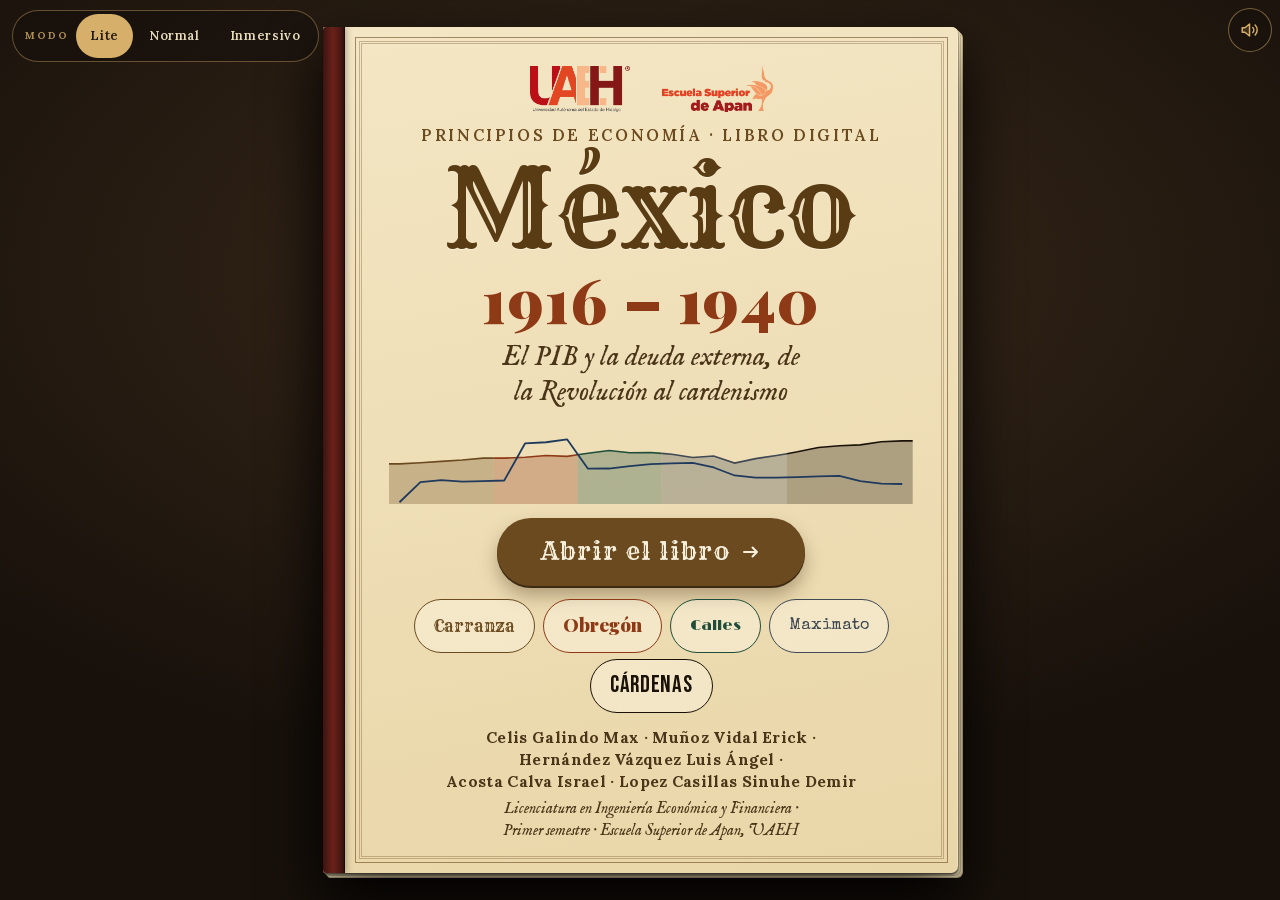
==== commit 740c7329: "Mampara 1916: tres modos (lite, normal e inmersivo), fondos animados, piezas por hoja y carga sin pa" ====
--- a/mampara1916/index.html
+++ b/mampara1916/index.html
@@ -11,12 +11,71 @@
 <meta name="apple-mobile-web-app-title" content="Mampara 1916">
 <title>Mampara 1916 · México 1916–1940</title>
 <link rel="manifest" href="manifest.webmanifest">
-<link rel="icon" type="image/png" href="img/iconos/icono-192.png">
+<link rel="icon" type="image/png" sizes="32x32" href="img/iconos/icono-32.png">
+<link rel="icon" type="image/png" sizes="64x64" href="img/iconos/icono-64.png">
 <link rel="apple-touch-icon" href="img/iconos/apple-touch-icon-180.png">
-<link rel="preload" as="image" href="img/papel-franja.jpg">
+<!-- las letras de la portada se piden de inmediato: la portada no se imprime hasta tenerlas (su papel lo pide la cabeza, fuera de lite) -->
+<link rel="preload" as="font" type="font/woff2" href="fuentes/rye.woff2" crossorigin>
+<link rel="preload" as="font" type="font/woff2" href="fuentes/playfair-900.woff2" crossorigin>
+<link rel="preload" as="font" type="font/woff2" href="fuentes/fell-italica.woff2" crossorigin>
+<link rel="preload" as="font" type="font/woff2" href="fuentes/lora-600.woff2" crossorigin>
+<link rel="preload" as="font" type="font/woff2" href="fuentes/lora-400.woff2" crossorigin>
+<link rel="preload" as="font" type="font/woff2" href="fuentes/lora-700.woff2" crossorigin>
+<link rel="preload" as="font" type="font/woff2" href="fuentes/limelight.woff2" crossorigin>
+<link rel="preload" as="font" type="font/woff2" href="fuentes/special-elite.woff2" crossorigin>
+<link rel="preload" as="font" type="font/woff2" href="fuentes/bebas-neue.woff2" crossorigin>
+<!-- en línea: la transición desde la portada del semestre (Chrome la decide antes de leer estilos.css), el color de fondo
+     (sin destello blanco al cargar) y las tipografías (así la cabeza puede esperarlas desde el principio) -->
+<style>@view-transition{navigation:auto}html{background:#15100b}
+@font-face{font-family:'Rye';font-weight:400;font-style:normal;font-display:swap;src:url(fuentes/rye.woff2) format('woff2')}
+@font-face{font-family:'IM Fell English';font-weight:400;font-style:normal;font-display:swap;src:url(fuentes/fell.woff2) format('woff2')}
+@font-face{font-family:'IM Fell English';font-weight:400;font-style:italic;font-display:swap;src:url(fuentes/fell-italica.woff2) format('woff2')}
+@font-face{font-family:'Playfair Display';font-weight:900;font-style:normal;font-display:swap;src:url(fuentes/playfair-900.woff2) format('woff2')}
+@font-face{font-family:'Playfair Display';font-weight:700;font-style:italic;font-display:swap;src:url(fuentes/playfair-700-italica.woff2) format('woff2')}
+@font-face{font-family:'Limelight';font-weight:400;font-style:normal;font-display:swap;src:url(fuentes/limelight.woff2) format('woff2')}
+@font-face{font-family:'Special Elite';font-weight:400;font-style:normal;font-display:swap;src:url(fuentes/special-elite.woff2) format('woff2')}
+@font-face{font-family:'Bebas Neue';font-weight:400;font-style:normal;font-display:swap;src:url(fuentes/bebas-neue.woff2) format('woff2')}
+@font-face{font-family:'Lora';font-weight:400;font-style:normal;font-display:swap;src:url(fuentes/lora-400.woff2) format('woff2')}
+@font-face{font-family:'Lora';font-weight:400;font-style:italic;font-display:swap;src:url(fuentes/lora-400-italica.woff2) format('woff2')}
+@font-face{font-family:'Lora';font-weight:600;font-style:normal;font-display:swap;src:url(fuentes/lora-600.woff2) format('woff2')}
+@font-face{font-family:'Lora';font-weight:700;font-style:normal;font-display:swap;src:url(fuentes/lora-700.woff2) format('woff2')}
+</style>
+<script>
+/* el modo de la app: «lite» (carga rápido), «normal» o «inmersivo» (3D). Se recuerda; la primera vez,
+   los equipos modestos o las conexiones lentas empiezan en «lite». Se decide antes de pintar nada. */
+(function(){
+  var d = document.documentElement, m = null;
+  try { m = localStorage.getItem('mampara-modo'); } catch (e){}
+  if (m !== 'lite' && m !== 'normal' && m !== 'inmersivo'){
+    var c = navigator.connection || {}, t = c.effectiveType || '';
+    m = (navigator.deviceMemory && navigator.deviceMemory <= 2) || (navigator.hardwareConcurrency && navigator.hardwareConcurrency <= 2) || c.saveData ||
+        t === 'slow-2g' || t === '2g' || (t === '3g' && c.downlink > 0 && c.downlink < 1) ? 'lite' : 'normal';
+    d.setAttribute('data-modo-auto', '');
+  }
+  d.setAttribute('data-modo', m);
+  d.classList.add('js');
+  if (m !== 'lite' && !location.hash){ var l = document.createElement('link'); l.rel = 'preload'; l.as = 'image'; l.href = 'img/papel-hoja-0.jpg'; document.head.appendChild(l); }
+})();
+/* la portada se imprime en cuanto están sus letras (a lo más 3.5 s), sin esperar al resto: así nada cambia de tipografía
+   ni brinca. Si se llega desde la portada del semestre, la transición es la entrada. app.js escucha «tapaimpresa». */
+(function(){
+  var d = document.documentElement, hecho = false;
+  function imprime(){
+    if (hecho) return; hecho = true;
+    d.classList.add('tapa-lista'); window.tapaImpresa = true; document.dispatchEvent(new Event('tapaimpresa'));
+    setTimeout(function(){ d.classList.add('ya-entro'); }, 2300);
+  }
+  addEventListener('pagereveal', function(e){ if (e.viewTransition){ d.classList.add('llega-con-vt'); imprime(); } });
+  var f = document.fonts, letras = ['1em Rye', '900 1em "Playfair Display"', 'italic 1em "IM Fell English"', '400 1em Lora', '600 1em Lora', '700 1em Lora', '1em Limelight', '1em "Special Elite"', '1em "Bebas Neue"'];
+  if (!f || !f.load || !window.Promise){ addEventListener('DOMContentLoaded', imprime); return; }
+  Promise.race([Promise.all(letras.map(function(x){ return f.load(x); })), new Promise(function(r){ setTimeout(r, 3500); })]).then(imprime, imprime);
+})();
+</script>
 <link rel="stylesheet" href="estilos.css">
 <script src="datos.js" defer></script>
+<script src="sonido.js" defer></script>
 <script src="app.js" defer></script>
+<!-- piezas.js, fondos.js e inmersivo.js los pide app.js cuando hacen falta (según el modo) -->
 </head>
 <body>
 <div class="app" id="app" lang="es-MX" data-estado="portada">
@@ -25,7 +84,7 @@
   <main class="sala" id="sala" aria-label="Mampara: línea de tiempo de 1916 a 1940. Desliza hacia los lados.">
     <div class="recorrido">
       <aside class="cedula" id="cedula">
-        <div class="cedula__logos"><img src="img/logo-uaeh.svg" alt="UAEH"><img src="img/logo-apan.svg" alt="Escuela Superior de Apan"></div>
+        <div class="cedula__logos"><img src="img/logo-uaeh.webp" alt="UAEH" width="57" height="26"><img src="img/logo-apan.webp" alt="Escuela Superior de Apan" width="63" height="26"></div>
         <h2>Cómo leer la mampara</h2>
         <p class="cedula__sub">México, 1916–1940 · PIB y deuda externa</p>
         <div class="cedula__regla"></div>
@@ -41,8 +100,9 @@
       </aside>
 
       <div class="franja" id="franja">
-        <img class="franja__papel" src="img/papel-franja.jpg" alt="" decoding="async" draggable="false">
+        <img class="franja__papel" data-src="img/papel-franja.webp" alt="" decoding="async" draggable="false">
         <div class="periodos" id="periodos"></div>
+        <div class="escenarios" id="escenarios" aria-hidden="true"></div>
         <svg class="lienzo" id="lienzo" aria-hidden="true"></svg>
         <div class="columna" id="columna" hidden></div>
         <div class="colgadas" id="colgadas"></div>
@@ -58,15 +118,38 @@
     </div>
   </main>
 
+  <!-- ============ AMBIENTE: luz de sala, viñeta y grano (sólo decoración) ============ -->
+  <div class="ambiente" aria-hidden="true"><div class="ambiente__luz" id="luz"></div></div>
+
   <!-- ============ MINIMAPA ============ -->
   <nav class="mapa" id="mapa" aria-label="Etapas">
     <button class="mapa__libro" id="aPortada" type="button" aria-label="Volver a la portada del libro">
       <svg viewBox="0 0 24 24" fill="none" stroke="currentColor" stroke-width="1.7" stroke-linejoin="round" stroke-linecap="round"><path d="M12 6.5C10 4.8 7 4.5 3.5 5v13c3.5-.5 6.5-.2 8.5 1.5 2-1.7 5-2 8.5-1.5V5C17 4.5 14 4.8 12 6.5zM12 6.5v13"/></svg>
     </button>
     <div class="mapa__tira" id="tira"></div>
+    <button class="mapa__modo" id="modoBoton" type="button" aria-haspopup="true" aria-expanded="false" aria-controls="menuModo"><span class="modo-ico" aria-hidden="true"></span><span class="solo-lector">Modo de la app</span></button>
+    <div class="mapa__lupa" id="lupaMapa" aria-hidden="true"><div class="mapa__lupa-tira" id="lupaTira"></div><span class="mapa__lupa-anio" id="lupaAnio"></span></div>
   </nav>
 
+  <!-- sonido: gramófono de la sala (se recuerda la preferencia) -->
+  <button class="sonido" id="sonido" type="button" data-sonido aria-pressed="true" aria-label="Silenciar">
+    <svg viewBox="0 0 24 24" fill="none" stroke="currentColor" stroke-width="1.6" stroke-linecap="round" stroke-linejoin="round" aria-hidden="true">
+      <path d="M3.5 9.5h3l5-4v13l-5-4h-3z" fill="currentColor" fill-opacity=".18"/>
+      <path class="onda" d="M15 9.2a4 4 0 0 1 0 5.6"/><path class="onda" d="M17.6 6.6a7.6 7.6 0 0 1 0 10.8"/>
+      <path class="tache" d="M15.5 9.5l5 5M20.5 9.5l-5 5"/>
+    </svg>
+  </button>
+
   <div class="ficha" id="ficha" hidden></div>
+  <!-- modo de la app (desde el minimapa) -->
+  <div class="menu-modo" id="menuModo" role="dialog" aria-label="Modo de la app" hidden>
+    <p class="menu-modo__tit">Modo</p>
+    <div class="modos modos--menu" role="group" aria-label="Modo de la app">
+      <button type="button" data-modo="inmersivo" aria-pressed="false"><b>Inmersivo</b><span>3D, profundidad y más movimiento</span></button>
+      <button type="button" data-modo="normal" aria-pressed="false"><b>Normal</b><span>La mampara animada, como siempre</span></button>
+      <button type="button" data-modo="lite" aria-pressed="false"><b>Lite</b><span>Carga rápido: sin fondos animados ni música</span></button>
+    </div>
+  </div>
   <!-- aviso para instalar (sólo en la versión instalable) -->
   <div class="instala" id="instala" role="dialog" aria-label="Instalar la app" hidden>
     <img alt="" width="56" height="56">
@@ -78,7 +161,9 @@
   <!-- ============ VISOR DE UNA HOJA ============ -->
   <div class="visor" id="visor" role="dialog" aria-modal="true" aria-label="Hoja desplegada" hidden>
     <div class="visor__velo" id="velo"></div>
+    <canvas class="visor__escena" id="visorEscena" aria-hidden="true"></canvas>
     <div class="visor__rollo" id="rollo"><div class="visor__lienzo"><div class="visor__etapa" id="visorEtapa"></div><article class="hoja" id="hoja"></article></div></div>
+    <div class="lupa" id="lupa" aria-hidden="true"></div>
     <div class="visor__sombra"></div>
     <button class="visor__cerrar" id="cerrar" type="button" aria-label="Cerrar la hoja y volver a la mampara">
       <svg class="ico" viewBox="0 0 20 20" fill="none" stroke="currentColor" stroke-width="2" stroke-linecap="round"><path d="M5 5l10 10M15 5L5 15"/></svg>
@@ -103,21 +188,46 @@
 
   <!-- ============ PORTADA DEL LIBRO ============ -->
   <div class="tapa" id="tapa">
-    <div class="tapa__fondo"></div>
-    <div class="tapa__libro">
+    <div class="tapa__fondo"><canvas class="tapa__escena" id="tapaEscena" aria-hidden="true"></canvas></div>
+    <!-- en pantallas anchas el modo va fuera del libro (arriba a la izquierda); en las angostas, dentro, bajo «Abrir el libro» -->
+    <div class="modos modos--suelto" role="group" aria-label="Modo de la app">
+      <span class="modos__tit" aria-hidden="true">Modo</span>
+      <button type="button" data-modo="lite" aria-pressed="false" title="Carga rápido: sin fondos animados ni música">Lite</button>
+      <button type="button" data-modo="normal" aria-pressed="false" title="La mampara animada, como siempre">Normal</button>
+      <button type="button" data-modo="inmersivo" aria-pressed="false" title="3D, profundidad y más movimiento">Inmersivo</button>
+    </div>
+    <div class="tapa__libro" id="libro">
+     <div class="tapa__cuerpo" id="cuerpoLibro">
+      <div class="tapa__contra" aria-hidden="true"></div>
+      <div class="tapa__paginas" aria-hidden="true"><div class="tapa__primera"><span>México</span><i></i><span>1916 – 1940</span></div></div>
+      <div class="tapa__canto tapa__canto--der" aria-hidden="true"></div><div class="tapa__canto tapa__canto--arr" aria-hidden="true"></div><div class="tapa__canto tapa__canto--aba" aria-hidden="true"></div><div class="tapa__canto tapa__canto--lomo" aria-hidden="true"></div>
+      <div class="tapa__tapa" id="tapaFrente">
+      <div class="tapa__guarda" aria-hidden="true"></div>
       <div class="tapa__cubierta" data-k="0">
-        <div class="tapa__logos"><img src="img/logo-uaeh.svg" alt="Universidad Autónoma del Estado de Hidalgo"><img src="img/logo-apan.svg" alt="Escuela Superior de Apan"></div>
+        <div class="tapa__brillo" aria-hidden="true"></div>
+        <div class="tapa__logos"><img src="img/logo-uaeh.webp" alt="Universidad Autónoma del Estado de Hidalgo" width="369" height="168"><img src="img/logo-apan.webp" alt="Escuela Superior de Apan" width="408" height="168"></div>
         <div class="tapa__centro">
           <p class="tapa__ante">Principios de Economía · Libro digital</p>
           <h1 class="tapa__titulo"><span>México</span><span>1916 – 1940</span></h1>
           <p class="tapa__sub">El PIB y la deuda externa, de la Revolución al cardenismo</p>
         </div>
-        <svg class="tapa__chispa" id="tapaChispa" viewBox="0 0 250 46" preserveAspectRatio="none" aria-hidden="true"></svg>
+        <svg class="tapa__chispa" id="tapaChispa" viewBox="0 0 250 46" preserveAspectRatio="none" aria-hidden="true"><polygon points="0.0,46 0.0,22.9 5.0,22.9 15.0,22.3 25.0,21.5 35.0,20.7 45.0,19.6 50.0,19.6 50.0,46" fill="#6b4a1f" opacity=".3"/><polyline points="0.0,22.9 5.0,22.9 15.0,22.3 25.0,21.5 35.0,20.7 45.0,19.6 50.0,19.6" fill="none" stroke="#6b4a1f" stroke-width="1.6" vector-effect="non-scaling-stroke"/><polygon points="50.0,46 50.0,19.6 55.0,19.6 65.0,19.1 75.0,18.1 85.0,18.6 90.0,17.7 90.0,46" fill="#8f3a17" opacity=".3"/><polyline points="50.0,19.6 55.0,19.6 65.0,19.1 75.0,18.1 85.0,18.6 90.0,17.7" fill="none" stroke="#8f3a17" stroke-width="1.6" vector-effect="non-scaling-stroke"/><polygon points="90.0,46 90.0,17.7 95.0,16.8 105.0,15.2 115.0,16.5 125.0,16.4 130.0,16.9 130.0,46" fill="#1f4d39" opacity=".3"/><polyline points="90.0,17.7 95.0,16.8 105.0,15.2 115.0,16.5 125.0,16.4 130.0,16.9" fill="none" stroke="#1f4d39" stroke-width="1.6" vector-effect="non-scaling-stroke"/><polygon points="130.0,46 130.0,16.9 135.0,17.4 145.0,19.3 155.0,18.4 165.0,22.5 175.0,19.9 185.0,18.1 190.0,17.1 190.0,46" fill="#3f4853" opacity=".3"/><polyline points="130.0,16.9 135.0,17.4 145.0,19.3 155.0,18.4 165.0,22.5 175.0,19.9 185.0,18.1 190.0,17.1" fill="none" stroke="#3f4853" stroke-width="1.6" vector-effect="non-scaling-stroke"/><polygon points="190.0,46 190.0,17.1 195.0,16.0 205.0,13.5 215.0,12.5 225.0,12.0 235.0,10.2 245.0,9.7 250.0,9.7 250.0,46" fill="#1a1208" opacity=".3"/><polyline points="190.0,17.1 195.0,16.0 205.0,13.5 215.0,12.5 225.0,12.0 235.0,10.2 245.0,9.7 250.0,9.7" fill="none" stroke="#1a1208" stroke-width="1.6" vector-effect="non-scaling-stroke"/><polyline points="5.0,45.0 15.0,33.4 25.0,32.3 35.0,33.1 45.0,32.8 55.0,32.5 65.0,11.1 75.0,10.5 85.0,8.8 95.0,25.7 105.0,25.6 115.0,24.2 125.0,23.1 135.0,22.6 145.0,22.4 155.0,25.0 165.0,29.6 175.0,30.8 185.0,30.8 195.0,30.5 205.0,30.1 215.0,29.8 225.0,32.8 235.0,34.3 245.0,34.5" fill="none" stroke="#1f3a5c" stroke-width="1.8" stroke-linejoin="round" vector-effect="non-scaling-stroke"/></svg>
         <div class="tapa__acciones">
           <button class="tapa__abrir" id="abrir" type="button">Abrir el libro
             <svg viewBox="0 0 20 20" fill="none" stroke="currentColor" stroke-width="2" stroke-linecap="round" stroke-linejoin="round"><path d="M3 10h13M11.5 5.5L16 10l-4.5 4.5"/></svg>
           </button>
-          <ol class="tapa__indice" id="indice" aria-label="Ir a una etapa"></ol>
+          <div class="modos modos--tapa" role="group" aria-label="Modo de la app">
+            <button type="button" data-modo="lite" aria-pressed="false" title="Carga rápido: sin fondos animados ni música">Lite</button>
+            <button type="button" data-modo="normal" aria-pressed="false" title="La mampara animada, como siempre">Normal</button>
+            <button type="button" data-modo="inmersivo" aria-pressed="false" title="3D, profundidad y más movimiento">Inmersivo</button>
+          </div>
+          <ol class="tapa__indice" id="indice" aria-label="Ir a una etapa">
+            <li><button type="button" data-k="0">Carranza</button></li>
+            <li><button type="button" data-k="1">Obregón</button></li>
+            <li><button type="button" data-k="2">Calles</button></li>
+            <li><button type="button" data-k="3">Maximato</button></li>
+            <li><button type="button" data-k="4">Cárdenas</button></li>
+          </ol>
         </div>
         <p class="tapa__equipo">
           <b><span>Celis Galindo Max</span> · <span>Muñoz Vidal Erick</span> · <span>Hernández Vázquez Luis Ángel</span> · <span>Acosta Calva Israel</span> · <span>Lopez Casillas Sinuhe Demir</span></b>
@@ -125,8 +235,13 @@
           <button class="tapa__creditos" type="button" data-abre="creditos">Créditos y fuentes</button>
         </p>
       </div>
-    </div>
-  </div>
+      </div>
+     </div>
+    </div>
+  </div>
+
+  <!-- polvo en la luz de la sala -->
+  <canvas class="polvo" id="polvo" aria-hidden="true"></canvas>
 </div>
 
 </body>
--- a/mampara1916/estilos.css
+++ b/mampara1916/estilos.css
@@ -1,18 +1,6 @@
 /* el contenido nunca queda debajo de la muesca ni de la barra de inicio */
 :root{padding:env(safe-area-inset-top) env(safe-area-inset-right) env(safe-area-inset-bottom) env(safe-area-inset-left);background:#15100b}
 html{box-sizing:border-box}
-@font-face{font-family:'Rye';font-weight:400;font-style:normal;font-display:swap;src:url(fuentes/rye.woff2) format('woff2')}
-@font-face{font-family:'IM Fell English';font-weight:400;font-style:normal;font-display:swap;src:url(fuentes/fell.woff2) format('woff2')}
-@font-face{font-family:'IM Fell English';font-weight:400;font-style:italic;font-display:swap;src:url(fuentes/fell-italica.woff2) format('woff2')}
-@font-face{font-family:'Playfair Display';font-weight:900;font-style:normal;font-display:swap;src:url(fuentes/playfair-900.woff2) format('woff2')}
-@font-face{font-family:'Playfair Display';font-weight:700;font-style:italic;font-display:swap;src:url(fuentes/playfair-700-italica.woff2) format('woff2')}
-@font-face{font-family:'Limelight';font-weight:400;font-style:normal;font-display:swap;src:url(fuentes/limelight.woff2) format('woff2')}
-@font-face{font-family:'Special Elite';font-weight:400;font-style:normal;font-display:swap;src:url(fuentes/special-elite.woff2) format('woff2')}
-@font-face{font-family:'Bebas Neue';font-weight:400;font-style:normal;font-display:swap;src:url(fuentes/bebas-neue.woff2) format('woff2')}
-@font-face{font-family:'Lora';font-weight:400;font-style:normal;font-display:swap;src:url(fuentes/lora-400.woff2) format('woff2')}
-@font-face{font-family:'Lora';font-weight:400;font-style:italic;font-display:swap;src:url(fuentes/lora-400-italica.woff2) format('woff2')}
-@font-face{font-family:'Lora';font-weight:600;font-style:normal;font-display:swap;src:url(fuentes/lora-600.woff2) format('woff2')}
-@font-face{font-family:'Lora';font-weight:700;font-style:normal;font-display:swap;src:url(fuentes/lora-700.woff2) format('woff2')}
 /* =====================================================================
    LIBRO DIGITAL · MAMPARA 1916–1940 (boceto)
    Estructura:  .app > .sala (franja con scroll horizontal) + .mapa (minimapa)
@@ -118,7 +106,7 @@
 .anillo.pulso{animation:pulso 1.3s var(--suave) 1}
 @keyframes pulso{0%{transform:scale(1);stroke-width:2.4}45%{transform:scale(2.3);stroke-width:1}100%{transform:scale(1)}}
 
-.columna{position:absolute;top:var(--hh);bottom:0;width:var(--yw);pointer-events:none;background:linear-gradient(180deg,rgba(255,252,240,0),rgba(255,252,240,.34) 30%,rgba(255,252,240,.34));
+.columna{position:absolute;top:var(--hh);bottom:0;width:var(--yw);pointer-events:none;transform-origin:50% 100%;background:linear-gradient(180deg,rgba(255,252,240,0),rgba(255,252,240,.34) 30%,rgba(255,252,240,.34));
   border-left:1px dashed rgba(43,32,21,.4);border-right:1px dashed rgba(43,32,21,.4)}
 
 /* hojas colgadas (portadas) */
@@ -138,7 +126,7 @@
 .hoja-mini .clip::after{content:"";position:absolute;left:22%;right:22%;top:-45%;height:60%;border:1.5px solid #9a9a9e;border-bottom:0;border-radius:6px 6px 0 0}
 @media (hover:hover){.hoja-mini:not(.pendiente):hover .portada{transform:translateY(-3px) scale(1.035);box-shadow:0 2px 2px rgba(0,0,0,.3),0 14px 24px rgba(40,22,6,.42)}}
 .hoja-mini:active .portada{transform:scale(.97)}
-.hoja-mini.levantada .portada,.hoja-mini.levantada .clip{visibility:hidden}
+.hoja-mini.levantada .portada{visibility:hidden}
 .hoja-mini.asienta .portada{animation:asienta .5s var(--suave)}
 @keyframes asienta{from{transform:translateY(-10px) scale(1.08)}to{transform:none}}
 .hoja-mini.pendiente{display:grid;border-radius:3px;align-content:center;justify-items:center;gap:calc(var(--ch)*.035);padding:calc(var(--ch)*.2) calc(var(--cw)*.08);color:var(--tinta);text-align:center;cursor:default}
@@ -185,8 +173,7 @@
 .app[data-bajo] .mapa__etapa{padding-top:4px}
 
 /* ficha de un año */
-.ficha{position:absolute;z-index:6;width:min(250px,calc(100% - 20px));padding:12px 14px 11px;background:linear-gradient(180deg,#fbf6e8,#efe5cb);color:var(--sepia);border-radius:5px;box-shadow:var(--sombra);
-  animation:sube .28s var(--suave)}
+.ficha{position:absolute;z-index:6;width:min(250px,calc(100% - 20px));padding:12px 14px 11px;background:linear-gradient(180deg,#fbf6e8,#efe5cb);color:var(--sepia);border-radius:5px;box-shadow:var(--sombra);transform-origin:0 0}
 @keyframes sube{from{opacity:0;transform:translateY(8px)}to{opacity:1;transform:none}}
 .ficha h3{display:flex;justify-content:space-between;align-items:baseline;gap:10px;font:var(--peso) calc(1.5rem*var(--esc))/1 var(--f-tit);color:var(--tinta);padding-bottom:7px;border-bottom:1px solid rgba(43,32,21,.25);margin-bottom:6px}
 .ficha h3 small{font:italic 400 .74rem/1 var(--f-cuerpo);color:var(--sepia);opacity:.75}
@@ -249,7 +236,9 @@
 
 /* =============================== VISOR =============================== */
 .visor{position:absolute;inset:0;z-index:20}
-.visor__velo{position:absolute;inset:0;background:radial-gradient(90% 70% at 50% 35%,rgba(58,40,22,.9),rgba(12,8,4,.95));-webkit-backdrop-filter:blur(5px);backdrop-filter:blur(5px);opacity:0;transition:opacity .4s ease}
+.visor__velo{position:absolute;inset:0;background:radial-gradient(90% 70% at 50% 35%,rgba(52,35,18,.84),rgba(10,7,3,.95));opacity:0;transition:opacity .4s ease}
+.visor__velo{--tono:inherit}
+.visor__velo::after{--tono:inherit;content:"";position:absolute;inset:0;background:radial-gradient(70% 55% at 50% 38%,color-mix(in srgb,var(--tono) 40%,transparent),transparent 72%);opacity:.5}
 .visor.visible .visor__velo{opacity:1}
 .visor__rollo{position:absolute;inset:0;overflow-x:hidden;overflow-y:auto;overscroll-behavior:contain;-webkit-overflow-scrolling:touch;touch-action:pan-y;padding:10px 16px 92px}
 .visor__lienzo{margin:0 auto;width:min(100%,34rem)}
@@ -268,11 +257,12 @@
 .visor svg.ico{width:20px;height:20px;display:block}
 
 /* la hoja: portada + dos paneles que se despliegan */
-.hoja{position:relative;display:grid;margin:0 auto;perspective:1500px;color:var(--sepia);user-select:text;-webkit-user-select:text}
+.hoja{position:relative;display:grid;margin:0 auto;color:var(--sepia);user-select:text;-webkit-user-select:text}
 .hoja > .portada{box-shadow:0 2px 3px rgba(0,0,0,.4),0 20px 40px rgba(0,0,0,.5);z-index:2}
 .pliega{position:relative;padding:1.6em 1.4em 1.7em;background:linear-gradient(180deg,rgba(60,38,12,.3),rgba(60,38,12,0) 16px),var(--papel) var(--papel-img) center/cover;
-  box-shadow:0 2px 3px rgba(0,0,0,.4),0 20px 40px rgba(0,0,0,.5);transform-origin:50% 0;transform:rotateX(-86deg);opacity:0;
-  transition:transform .8s var(--suave),opacity .22s ease-out;-webkit-backface-visibility:hidden;backface-visibility:hidden}
+  box-shadow:0 2px 3px rgba(0,0,0,.4),0 20px 40px rgba(0,0,0,.5);transform:translateY(-44%);opacity:0;
+  transition:transform .75s var(--suave),opacity .4s ease}
+.pliega.paso{z-index:1}          /* el segundo panel sale de debajo del primero, y los dos de debajo de la portada */
 .pliega::before{content:"";position:absolute;inset:.6em;border:1px solid var(--tinta);opacity:.32;pointer-events:none}
 .pliega::after{content:"";position:absolute;inset:0;background:linear-gradient(180deg,rgba(24,14,4,.6),rgba(24,14,4,0) 75%);transition:opacity .8s ease-out;pointer-events:none}
 .hoja.abierta .pliega{transform:none;opacity:1}
@@ -280,6 +270,16 @@
 .hoja.abierta .importa{transition-delay:.2s}
 .hoja.abierta .importa::after{transition-delay:.2s}
 .hoja.cerrando .pliega{transition-duration:.26s,.26s;transition-delay:0s}
+/* el texto de cada panel llega por partes */
+.pliega > :not(.h-sello){opacity:0;transform:translateY(8px);transition:opacity .45s ease,transform .6s var(--suave)}
+.hoja.abierta .pliega > :not(.h-sello){opacity:1;transform:none}
+.hoja.abierta .pliega > :nth-child(1){transition-delay:.26s}.hoja.abierta .pliega > :nth-child(2){transition-delay:.32s}
+.hoja.abierta .pliega > :nth-child(3){transition-delay:.38s}.hoja.abierta .pliega > :nth-child(4){transition-delay:.44s}
+.hoja.abierta .pliega > :nth-child(5){transition-delay:.5s}.hoja.abierta .pliega > :nth-child(6){transition-delay:.56s}
+.hoja.abierta .importa > :nth-child(n){transition-delay:calc(var(--t,.38s) + .1s)}
+.hoja.abierta .importa > :nth-child(1){--t:.3s}.hoja.abierta .importa > :nth-child(2){--t:.36s}.hoja.abierta .importa > :nth-child(3){--t:.42s}
+.hoja.abierta .importa > :nth-child(4){--t:.48s}.hoja.abierta .importa > :nth-child(5){--t:.54s}.hoja.abierta .importa > :nth-child(6){--t:.6s}
+.hoja.instantanea .pliega > *,.hoja.cerrando .pliega > *{transition:none!important}
 
 .h-anio{font:var(--peso) calc(1.5em*var(--esc-p))/1.05 var(--f-tit);letter-spacing:var(--espacio);color:var(--tinta);text-wrap:balance}
 .paso .h-rotulo{margin-top:1em}
@@ -288,7 +288,7 @@
 .h-texto{font-size:1em;line-height:1.52;text-wrap:pretty;hyphens:auto}
 .h-dato{margin-top:1.3em;padding-top:.9em;border-top:1px solid rgba(43,32,21,.3)}
 .h-dato strong{display:block;font:var(--peso) calc(3.1em*var(--esc-p))/1 var(--f-tit);letter-spacing:var(--espacio);color:var(--tinta)}
-.h-dato span{display:block;margin-top:.35em;font-size:.86em;line-height:1.3}
+.h-dato > span{display:block;margin-top:.35em;font-size:.86em;line-height:1.3}
 .h-barras{margin:.2em 0 .7em}
 .h-barras figcaption{font:italic 400 .74em/1.2 var(--f-cuerpo);opacity:.8;margin-bottom:.5em}
 .barras{display:flex;align-items:flex-end;gap:5%;height:7.2em;padding:0 2%;border-bottom:1px solid rgba(43,32,21,.6)}
@@ -312,7 +312,8 @@
 .visor[data-modo="lado"] .hoja{grid-template-columns:var(--pw) minmax(0,1fr);align-items:start;font-size:clamp(14px,calc(var(--aw)*.019),16px)}
 .visor[data-modo="lado"] .hoja > .portada{position:sticky;top:0;grid-row:1 / span 2}
 .visor[data-modo="lado"] .pliega{grid-column:2}
-.visor[data-modo="lado"] .paso{transform-origin:0 50%;transform:rotateY(86deg);background:linear-gradient(90deg,rgba(60,38,12,.3),rgba(60,38,12,0) 16px),var(--papel) var(--papel-img) center/cover}
+.visor[data-modo="lado"] .pliega{transform:translateX(-44px)}
+.visor[data-modo="lado"] .paso{background:linear-gradient(90deg,rgba(60,38,12,.3),rgba(60,38,12,0) 16px),var(--papel) var(--papel-img) center/cover}
 .visor[data-modo="lado"] .paso::after{background:linear-gradient(90deg,rgba(24,14,4,.6),rgba(24,14,4,0) 75%)}
 .visor[data-modo="lado"] .visor__etapa{display:none}
 .visor[data-modo="lado"] .visor__nav{left:auto;right:10px;bottom:10px;transform:none;flex-direction:column}
@@ -323,15 +324,18 @@
 .visor[data-modo="despliegue"] .paso{display:flex;flex-direction:column}
 .visor[data-modo="despliegue"] .paso .h-dato{margin-top:auto}
 .visor[data-modo="despliegue"] .hoja{grid-template-columns:repeat(3,var(--pw));justify-content:center;font-size:clamp(12.5px,calc(var(--pw)*.0365),19px)}
-.visor[data-modo="despliegue"] .pliega{height:calc(var(--pw)/.773);overflow:auto;transform-origin:0 50%;transform:rotateY(86deg);background:linear-gradient(90deg,rgba(60,38,12,.3),rgba(60,38,12,0) 16px),var(--papel) var(--papel-img) center/cover}
+.visor[data-modo="despliegue"] .pliega{height:calc(var(--pw)/.773);overflow:auto;transform:translateX(-62%);background:linear-gradient(90deg,rgba(60,38,12,.3),rgba(60,38,12,0) 16px),var(--papel) var(--papel-img) center/cover}
+.visor[data-modo="despliegue"] .importa{transform:translateX(-124%)}     /* como un tríptico que se abre */
 .visor[data-modo="despliegue"] .pliega::after{background:linear-gradient(90deg,rgba(24,14,4,.6),rgba(24,14,4,0) 75%)}
 .hoja.abierta .pliega,.visor[data-modo] .hoja.abierta .pliega{transform:none}
 
 /* ============================ PORTADA (LIBRO) ============================ */
-.tapa{position:absolute;inset:0;z-index:40;display:grid;grid-template:minmax(0,1fr) / minmax(0,1fr);place-items:center;padding:clamp(10px,3vmin,30px);perspective:1800px}
+.tapa{position:absolute;inset:0;z-index:40;display:grid;grid-template:minmax(0,1fr) / minmax(0,1fr);place-items:center;padding:clamp(10px,3vmin,30px)}
 .tapa__fondo{position:absolute;inset:0;background:radial-gradient(100% 80% at 50% 30%,#3a2a1b 0%,#18110b 70%);transition:opacity .7s ease .25s}
-.tapa__libro{container-type:size;position:relative;height:min(100%,56rem);aspect-ratio:3/4;max-width:100%;transform-origin:0 50%;transition:transform 1s cubic-bezier(.65,.02,.25,1),opacity .45s ease .5s}
-.tapa__cubierta{position:absolute;inset:0;display:flex;flex-direction:column;align-items:center;justify-content:space-between;gap:2.2cqh;padding:5cqh 7cqw 4cqh calc(7cqw + 22px);text-align:center;color:#3d2a12;overflow:hidden;
+.tapa__libro{container-type:size;position:relative;height:min(100%,56rem);aspect-ratio:3/4;max-width:100%;transform-origin:0 0;--grosor:clamp(10px,4.6cqw,24px)}
+.tapa__cuerpo,.tapa__tapa{position:absolute;inset:0}
+.tapa__contra,.tapa__canto,.tapa__guarda,.tapa__primera{display:none}
+.tapa__cubierta{position:absolute;inset:0;display:flex;flex-direction:column;align-items:center;justify-content:space-between;gap:clamp(5px,1.45cqh,20px);padding:4.6cqh 7cqw 3.6cqh calc(7cqw + 22px);text-align:center;color:#3d2a12;overflow:hidden;
   background:var(--papel) url(img/papel-hoja-0.jpg) center/cover;border-radius:3px 7px 7px 3px;box-shadow:0 2px 2px rgba(0,0,0,.5),0 30px 60px rgba(0,0,0,.6),inset -1px 0 0 rgba(255,255,255,.25)}
 .tapa__cubierta::before{content:"";position:absolute;left:0;top:0;bottom:0;width:22px;background:linear-gradient(90deg,#3b1410,#6a211a 45%,#4a1712 80%,#2c0e0b);box-shadow:inset -1px 0 0 rgba(0,0,0,.4),2px 0 6px rgba(0,0,0,.25)}
 .tapa__cubierta::after{content:"";position:absolute;left:32px;right:10px;top:10px;bottom:10px;border:1px solid #6b4a1f;outline:3px double rgba(107,74,31,.55);outline-offset:-7px;opacity:.6;pointer-events:none}
@@ -343,7 +347,7 @@
 .tapa__titulo span:first-child{font:400 clamp(2.5rem,min(19cqw,13cqh),7.4rem)/.95 'Rye',Georgia,serif;text-shadow:0 1px 0 rgba(255,250,235,.6)}
 .tapa__titulo span:last-child{margin-top:.6cqh;font:900 clamp(1.5rem,min(11cqw,7.4cqh),4.3rem)/1 'Playfair Display',Georgia,serif;color:#8f3a17;letter-spacing:.02em}
 .tapa__sub{max-width:22em;font:italic 400 clamp(.95rem,min(4.9cqw,3.3cqh),1.9rem)/1.22 'IM Fell English',Georgia,serif;color:#4a3518;text-wrap:balance}
-.tapa__chispa{width:100%;height:clamp(40px,11cqh,84px);display:block;position:relative}
+.tapa__chispa{width:100%;height:clamp(34px,9.5cqh,80px);min-height:34px;display:block;position:relative}   /* se encoge si hace falta, pero nunca a menos de 34 px */
 .tapa__indice{list-style:none;display:flex;flex-wrap:wrap;justify-content:center;gap:6px 8px;position:relative}
 .tapa__indice button{min-height:clamp(44px,6.4cqh,54px);padding:0 clamp(12px,3cqw,20px);border:1px solid var(--tinta);border-radius:999px;color:var(--tinta);background:rgba(255,252,240,.35);font:var(--peso) calc(clamp(.86rem,3.3cqw,1.2rem)*var(--esc))/1 var(--f-tit);letter-spacing:var(--espacio)}
 .tapa__abrir{position:relative;display:inline-flex;align-items:center;gap:10px;min-height:clamp(52px,8cqh,68px);padding:0 clamp(28px,7cqw,44px);border-radius:999px;background:#6b4a1f;color:var(--hueso);font:400 clamp(1.12rem,4.4cqw,1.55rem)/1 'Rye',Georgia,serif;letter-spacing:.04em;
@@ -355,10 +359,12 @@
 .tapa__equipo b span{white-space:nowrap}
 .tapa__creditos{display:inline-flex;align-items:center;min-height:44px;margin-top:.2em;padding:0 12px;font:600 1em/1 var(--f-cuerpo);letter-spacing:.06em;color:#6b4a1f;text-decoration:underline;text-underline-offset:3px}
 .tapa__equipo i{display:block;margin-top:.35em;font-family:'IM Fell English',Georgia,serif}
-.tapa__acciones{display:grid;justify-items:center;gap:1.8cqh;position:relative}
+.tapa__acciones{display:grid;justify-items:center;gap:clamp(6px,1.5cqh,16px);position:relative}
+/* si falta altura, se quitan en este orden: el enlace de créditos (también está al final de la mampara),
+   las etapas (el minimapa hace lo mismo) y la gráfica chica */
+@container (max-height:860px){.tapa__creditos{display:none}}
+@container (max-height:620px){.tapa__indice{display:none}}
 @container (max-height:560px){.tapa__chispa{display:none}}
-@container (max-height:470px){.tapa__indice{display:none}}
-@container (max-height:640px){.tapa__creditos{display:none}}
 /* celular acostado: la portada se abre en dos columnas */
 @media (orientation:landscape) and (max-height:540px){
   .tapa__libro{width:min(100%,48rem);height:100%;aspect-ratio:auto}
@@ -379,9 +385,398 @@
 }
 .app[data-estado="mampara"] .tapa{pointer-events:none}
 .app[data-estado="mampara"] .tapa__fondo{opacity:0}
-.app[data-estado="mampara"] .tapa__libro{transform:rotateY(-112deg);opacity:0}
+.app[data-estado="mampara"] .tapa__libro{opacity:0}
+
+/* =====================================================================
+   LA SALA DEL MUSEO
+   Todo en plano y ligero: sólo se animan posición, tamaño y opacidad (nada de 3D,
+   desenfoques animados ni vidrio esmerilado). Nada de esto agrega información.
+   ===================================================================== */
+/* --tono no se hereda: si se heredara, su transición recalcularía el estilo de toda la página en cada cuadro.
+   Sólo lo toman, de forma explícita, los pocos elementos que lo usan. */
+@property --tono{syntax:'<color>';inherits:false;initial-value:#6b4a1f}
+.app{transition:--tono 1.6s ease}
+.visor{transition:--tono .9s ease}
+@supports (background:color-mix(in srgb,red,blue)){
+  .app{background:radial-gradient(120% 80% at 50% 0%,color-mix(in srgb,var(--tono) 24%,#2c2015) 0%,var(--muro) 62%)}
+  .mapa{background:linear-gradient(180deg,color-mix(in srgb,var(--tono) 22%,#2d2016),#1a120b)}
+}
+
+/* luz de sala y viñeta: una sola capa fija encima de la mampara y debajo del minimapa */
+.ambiente{position:absolute;grid-row:1;grid-column:1;inset:0;z-index:3;pointer-events:none}
+.ambiente__luz{position:absolute;inset:0;
+  background:radial-gradient(58% 62% at var(--lx,50%) var(--ly,14%),rgba(255,214,150,.11),rgba(255,214,150,0) 72%),
+             radial-gradient(150% 125% at 50% 42%,rgba(12,7,2,0) 56%,rgba(12,7,2,.28) 100%)}
+
+/* polvo que flota en la luz (canvas; se pausa al desplazarse, al leer y en segundo plano) */
+.polvo{position:absolute;inset:0;z-index:41;width:100%;height:100%;pointer-events:none;opacity:0;transition:opacity 1.2s ease}
+.polvo.ver{opacity:1}
+.app.leyendo .polvo{opacity:0;transition-duration:.4s}
+
+/* mientras se lee una hoja la mampara retrocede */
+.sala{transition:transform .7s var(--suave)}
+.mapa{--tono:inherit;transition:transform .6s var(--suave),opacity .4s}
+.sala.atras{transform:scale(.96)}
+.app.leyendo .mapa{transform:translateY(18px);opacity:.35}
+
+/* sonido */
+.sonido{position:absolute;z-index:46;top:8px;right:8px;width:44px;height:44px;border-radius:50%;display:grid;place-items:center;color:var(--oro);
+  background:rgba(21,16,11,.35);border:1px solid rgba(214,176,106,.5);transition:opacity .35s,transform .35s var(--suave),color .3s,background-color .3s}
+.sonido svg{width:22px;height:22px;display:block;overflow:visible}
+.sonido .onda,.sonido .tache{transition:opacity .3s}
+.sonido[aria-pressed="false"]{color:rgba(214,176,106,.72)}
+.sonido[aria-pressed="false"] .onda,.sonido[aria-pressed="true"] .tache{opacity:0}
+.sonido[aria-pressed="true"] .onda{animation:onda 3.4s ease-in-out infinite}
+.sonido[aria-pressed="true"] .onda + .onda{animation-delay:.5s}
+@keyframes onda{0%,100%{opacity:.62}50%{opacity:1}}
+@media (hover:hover){.sonido:hover{transform:scale(1.07)}}
+.app.leyendo .sonido{opacity:0;pointer-events:none;transform:scale(.85)}
+.app[data-estado="mampara"] .sonido{color:#6b4a1f;background:rgba(251,246,232,.93);border-color:rgba(107,74,31,.35);box-shadow:0 1px 2px rgba(40,22,6,.2),0 6px 16px rgba(40,22,6,.22)}
+.app[data-estado="mampara"] .sonido[aria-pressed="false"]{color:rgba(107,74,31,.7)}
+
+/* el libro se guarda en su botón del minimapa (y de ahí vuelve a salir) */
+.mapa__libro.recibe{animation:recibe .55s var(--suave)}
+@keyframes recibe{35%{transform:scale(1.2);background:rgba(214,176,106,.18)}}
+.mapa__etapa.llega{animation:llega 1s ease-out}
+@keyframes llega{0%,30%{box-shadow:inset 0 0 0 2.5px var(--oro)}100%{box-shadow:inset 0 0 0 2.5px rgba(214,176,106,0)}}
+
+/* hojas colgadas: el papel cuelga del clip y se mece; la foto se revela al llegar su etapa */
+.hoja-mini .colgante{position:absolute;inset:0;display:block;transform-origin:50% -9%}
+/* las fotos llegan con un fundido (antes aparecían de golpe al terminar de bajar) */
+.portada__marco img{opacity:0;transition:opacity .45s ease}
+.portada__marco img.lista{opacity:1}
+.portada__marco img.encima{position:absolute;left:2.4cqw;top:2.4cqw;width:calc(100% - 4.8cqw);height:calc(100% - 4.8cqw);transition:none}   /* la foto completa, mientras llega encima de la miniatura */
+.hoja-mini .portada__marco::after{content:"";position:absolute;inset:0;background:linear-gradient(170deg,#f7eedb,#ecdcbc);opacity:.94;pointer-events:none;
+  transition:opacity 1.5s ease-out calc(var(--i,0)*90ms + .55s)}
+.hoja-mini.vivo .portada__marco::after{opacity:0}
+
+/* cabeceras: el título y los dibujos llegan con su etapa */
+.cab__txt{opacity:0;transform:translateY(8px);transition:opacity .8s ease .1s,transform 1s var(--suave) .1s}
+.cab__ico svg{opacity:0;transform:translateY(-8px) rotate(-8deg);transition:opacity .7s ease .3s,transform .9s var(--suave) .3s}
+.cab__ico svg:nth-child(2){transition-delay:.42s}.cab__ico svg:nth-child(3){transition-delay:.54s}
+.periodo.vivo .cab__txt,.periodo.vivo .cab__ico svg{opacity:1;transform:none}
+
+/* hilos: al pasar por una hoja, su hilo corre hasta el dato; al volver la hoja, un pulso lo recorre */
+.hilo line,.hilo .anillo{transition:stroke-width .25s,opacity .25s,transform .35s var(--suave)}
+.hilo.ve line{stroke-width:1.9px;opacity:1;stroke-dasharray:5 4;animation:corre .9s linear infinite}
+.hilo.ve .anillo{stroke-width:2.2px;transform:scale(1.35)}
+@keyframes corre{to{stroke-dashoffset:-18}}
+.pulso-hilo{fill:none;stroke-width:2.6;stroke-linecap:round}
+
+/* minimapa: la etapa que se está viendo */
+.mapa__etapa::after{content:"";position:absolute;z-index:2;left:20%;right:20%;bottom:3px;height:2px;border-radius:2px;background:var(--tinta);opacity:0;transform:scaleX(.3);transition:opacity .4s,transform .5s var(--suave)}
+.mapa__etapa.actual::after{opacity:.85;transform:none}
+
+/* números que ruedan como en una sumadora */
+.rodillo{display:inline-flex;vertical-align:top;white-space:nowrap}
+.rodillo .r{display:inline-block;height:var(--lh,1.25em);overflow:hidden}
+.rodillo .r > span{display:block;line-height:var(--lh,1.25em);text-align:center}
+.h-dato strong .rodillo{--lh:1em}
+.solo-lector{position:absolute;width:1px;height:1px;overflow:hidden;clip-path:inset(50%);white-space:nowrap}
+
+/* lupa sobre la foto del visor */
+.lupa{--ld:clamp(132px,36vmin,212px);position:absolute;z-index:4;left:0;top:0;width:var(--ld);height:var(--ld);margin:calc(var(--ld)/-2) 0 0 calc(var(--ld)/-2);border-radius:50%;pointer-events:none;
+  background:#efe4c8 no-repeat;box-shadow:0 0 0 2.5px #2c1d0c,0 0 0 7px #c9a159,0 0 0 9px #6b4e21,0 16px 36px rgba(0,0,0,.55),inset 0 0 24px rgba(30,18,6,.5);
+  opacity:0;scale:.35;transition:opacity .18s ease,scale .3s var(--suave)}
+.lupa.ver{opacity:1;scale:1}
+.lupa::after{content:"";position:absolute;inset:0;border-radius:50%;
+  background:radial-gradient(55% 42% at 32% 24%,rgba(255,255,255,.42),rgba(255,255,255,0) 62%),radial-gradient(closest-side,rgba(255,255,255,0) 80%,rgba(255,236,200,.22) 91%,rgba(20,12,4,.28) 100%)}
+.lupa::before{content:"";position:absolute;left:82%;top:82%;width:13%;height:50%;border-radius:7px;transform:rotate(-45deg);transform-origin:50% 0;
+  background:linear-gradient(90deg,#2f1d0b,#7d5427 45%,#3a250f);box-shadow:0 6px 14px rgba(0,0,0,.45)}
+.visor .portada__marco img{cursor:zoom-in}
+.visor.con-lupa .portada__marco img{cursor:none}
+.portada__lupa{position:absolute;right:2.4cqw;bottom:2.4cqw;z-index:2;width:44px;height:44px;border-radius:50%;display:grid;place-items:center;color:var(--tinta);
+  background:rgba(251,246,232,.94);box-shadow:0 1px 2px rgba(0,0,0,.25),0 6px 14px rgba(0,0,0,.25);
+  opacity:0;scale:.8;transition:opacity .35s ease .45s,scale .45s var(--suave) .45s,background-color .2s,color .2s}
+.hoja.abierta .portada__lupa{opacity:1;scale:1}
+.hoja.cerrando .portada__lupa{transition-delay:0s}
+.portada__lupa svg{width:21px;height:21px;display:block}
+.portada__lupa[aria-pressed="true"]{background:var(--tinta);color:var(--hueso)}
+
+/* minimapa: lupa al recorrerlo */
+.mapa__lupa{position:absolute;z-index:8;left:50%;bottom:calc(100% + 10px);width:176px;height:72px;margin-left:-88px;border-radius:14px;overflow:hidden;pointer-events:none;background:#2d2016;
+  box-shadow:0 0 0 2px #24180c,0 0 0 4.5px var(--oro),0 0 0 6px #5a4019,0 14px 30px rgba(0,0,0,.55);
+  opacity:0;transform:translateY(10px) scale(.6);transform-origin:50% 130%;transition:opacity .16s,transform .24s var(--suave)}
+.mapa__lupa.ver{opacity:1;transform:none}
+.mapa__lupa-tira{position:absolute;left:0;top:0;height:100%;display:flex;will-change:transform}
+.mapa__lupa-tira .mapa__etapa{padding-top:8px}
+.mapa__lupa-tira .mapa__etapa span{font-size:calc(15px*var(--esc))}
+.mapa__lupa-tira .mapa__chispa{height:66%}
+.mapa__lupa-tira .mapa__chispa polyline{stroke-width:2.8}
+.mapa__lupa::after{content:"";position:absolute;left:50%;top:0;bottom:0;width:2px;margin-left:-1px;background:var(--oro);box-shadow:0 0 6px rgba(214,176,106,.8)}
+.mapa__lupa-anio{position:absolute;z-index:1;left:50%;bottom:5px;transform:translateX(-50%);padding:3px 8px;white-space:nowrap;border-radius:999px;background:rgba(21,16,11,.82);color:var(--hueso);font:700 .7rem/1 var(--f-cuerpo);letter-spacing:.08em;font-variant-numeric:tabular-nums}
+.app[data-bajo] .mapa__lupa{height:56px}
+
+/* cambio de hoja: la que se va (una copia) y la que llega se funden */
+.hoja.fantasma{position:absolute;z-index:1;margin:0;pointer-events:none}
+.hoja.instantanea .pliega,.hoja.instantanea .pliega::after{transition:none!important}
+
+/* la tapa: grosor de las páginas y la luz que la recorre */
+.tapa__paginas{position:absolute;inset:0;border-radius:2px 6px 6px 2px;background:#efe2bf;
+  box-shadow:1px 1px 0 #d6c59b,2px 2px 0 #f0e4c4,3px 3px 0 #cbb98d,4px 4px 0 #ebdeba,5px 5px 0 #c3b083,0 30px 60px rgba(0,0,0,.6)}
+.tapa__brillo{position:absolute;inset:0;z-index:3;pointer-events:none;overflow:hidden}
+.tapa__brillo::before{content:"";position:absolute;inset:0;background:radial-gradient(46% 34% at var(--bx,28%) var(--by,22%),rgba(255,251,240,.26),rgba(255,251,240,0) 70%);opacity:0;transition:opacity .6s}
+.tapa:hover .tapa__brillo::before{opacity:1}
+.tapa__brillo::after{content:"";position:absolute;inset:-20%;background:linear-gradient(105deg,rgba(255,250,236,0) 40%,rgba(255,250,236,.32) 49%,rgba(255,250,236,0) 58%);transform:translateX(-85%)}
+.tapa-lista .tapa__brillo::after{animation:barrido 2.4s cubic-bezier(.4,0,.2,1) 1.5s 1 backwards}
+@keyframes barrido{from{transform:translateX(-85%)}to{transform:translateX(85%)}}
+.tapa__indice button{transform:scale(var(--m,1));transition:transform .2s ease-out}
+
+/* entrada de la portada: aparece cuando ya cargaron sus letras y se imprime pieza por pieza */
+.js:not(.llega-con-vt):not(.ya-entro) .tapa__libro{animation:aparece .8s var(--suave) backwards}
+.js:not(.tapa-lista):not(.llega-con-vt) .tapa__cubierta > :not(.tapa__brillo),
+.js:not(.tapa-lista):not(.llega-con-vt) .sonido{opacity:0;pointer-events:none}
+.tapa-lista:not(.llega-con-vt):not(.ya-entro) .tapa__logos{animation:imprime .7s var(--suave) .12s backwards}
+.tapa-lista:not(.llega-con-vt):not(.ya-entro) .tapa__ante{animation:imprime .7s var(--suave) .22s backwards}
+.tapa-lista:not(.llega-con-vt):not(.ya-entro) .tapa__titulo span:first-child{animation:sello .7s cubic-bezier(.2,.8,.3,1.15) .32s backwards}
+.tapa-lista:not(.llega-con-vt):not(.ya-entro) .tapa__titulo span:last-child{animation:imprime .7s var(--suave) .5s backwards}
+.tapa-lista:not(.llega-con-vt):not(.ya-entro) .tapa__sub{animation:imprime .7s var(--suave) .62s backwards}
+.tapa-lista:not(.llega-con-vt):not(.ya-entro) .tapa__chispa{animation:traza 1.2s cubic-bezier(.45,0,.2,1) .75s backwards}
+.tapa-lista:not(.llega-con-vt):not(.ya-entro) .tapa__abrir{animation:imprime .7s var(--suave) .95s backwards}
+.tapa-lista:not(.llega-con-vt):not(.ya-entro) .tapa__indice li{animation:imprime .55s var(--suave) 1.05s backwards}
+.tapa-lista:not(.llega-con-vt):not(.ya-entro) .tapa__indice li:nth-child(2){animation-delay:1.11s}
+.tapa-lista:not(.llega-con-vt):not(.ya-entro) .tapa__indice li:nth-child(3){animation-delay:1.17s}
+.tapa-lista:not(.llega-con-vt):not(.ya-entro) .tapa__indice li:nth-child(4){animation-delay:1.23s}
+.tapa-lista:not(.llega-con-vt):not(.ya-entro) .tapa__indice li:nth-child(5){animation-delay:1.29s}
+.tapa-lista:not(.llega-con-vt):not(.ya-entro) .tapa__equipo{animation:imprime .7s var(--suave) 1.25s backwards}
+@keyframes aparece{from{opacity:0;transform:translateY(16px)}}
+@keyframes imprime{from{opacity:0;transform:translateY(8px)}}
+@keyframes sello{from{opacity:0;transform:scale(1.14)}60%{opacity:1}}
+@keyframes traza{from{clip-path:inset(0 100% 0 0)}to{clip-path:inset(0 0 0 0)}}
+
+/* fin del recorrido: el año final se estampa al llegar */
+.cedula--fin h2{display:inline-block}
+.cedula--fin.vista h2{animation:sello .8s cubic-bezier(.2,.8,.3,1.15) both}
+
+/* transición entre documentos: el ícono de la tarjeta del semestre se vuelve este libro
+   (la activación va en línea, en index.html) */
+.tapa__libro{view-transition-name:libro}
+::view-transition-group(libro){animation-duration:.75s;animation-timing-function:cubic-bezier(.3,.7,.2,1)}
+
+/* =====================================================================
+   LAS PIEZAS: el artefacto de cada hoja y los juguetes de cada zona
+   ===================================================================== */
+.artefacto{position:relative;margin-top:1.25em;padding:.8em .85em .85em;color:var(--tinta);background:rgba(255,252,240,.5);border-radius:4px}
+.artefacto::before{content:"";position:absolute;inset:0;border:1px solid var(--tinta);border-radius:4px;opacity:.42;pointer-events:none}
+.art__guia{display:flex;align-items:center;gap:.55em;margin:0 0 .55em;font:700 .66em/1.3 var(--f-cuerpo);letter-spacing:.12em;text-transform:uppercase;min-height:2.6em}
+.art__guia svg{width:1.8em;height:1.8em;flex:none}
+.art__escena{position:relative;-webkit-user-select:none;user-select:none;touch-action:pan-y;-webkit-tap-highlight-color:transparent}
+.art__escena > svg{display:block;width:100%;height:auto;overflow:visible}
+.art__escena text{font-family:var(--f-cuerpo)}
+.art__escena text:not([fill]){fill:currentColor}
+.art__escena .tit{font-family:var(--f-tit);font-weight:var(--peso)}
+.art__escena .mov{transform-box:fill-box;transform-origin:center}
+.art__rango{display:block;width:100%;height:44px;margin:.15em 0 0;accent-color:var(--tinta);cursor:pointer}
+.art__dato{display:flex;align-items:baseline;flex-wrap:wrap;gap:.15em .55em;margin-top:.55em;padding-top:.6em;border-top:1px solid rgba(43,32,21,.25)}
+.art__dato strong{font:var(--peso) calc(2.7em*var(--esc-p))/1 var(--f-tit);letter-spacing:var(--espacio);color:var(--tinta)}
+.art__dato strong .rodillo{--lh:1em}
+.art__dato > span:not(.solo-lector){font-size:.86em;line-height:1.3;color:var(--sepia)}
+.art__dato[data-estado="oculto"] strong{opacity:.32;letter-spacing:.12em}
+.art__botones{display:flex;flex-wrap:wrap;gap:.5em;margin-top:.65em}
+.art__accion{min-height:44px;padding:0 1.15em;border-radius:999px;background:var(--tinta);color:var(--hueso);font:700 .8em/1.15 var(--f-cuerpo);letter-spacing:.04em;box-shadow:0 2px 0 rgba(0,0,0,.28);transition:transform .12s,box-shadow .12s}
+.art__accion:active{transform:translateY(2px);box-shadow:none}
+.art__otra{min-height:44px;padding:0 1em;border-radius:999px;border:1px solid var(--tinta);color:var(--tinta);font:600 .76em/1 var(--f-cuerpo)}
+.visor[data-modo="despliegue"] .paso .artefacto{margin-top:auto}
+
+/* juguetes: los dibujos de cada zona responden al tocarlos (las armas, la cruz y las manchas no) */
+.juguete{cursor:pointer;pointer-events:visiblePainted;transform-box:fill-box;transform-origin:center}
+.juguete .toque{pointer-events:all}
+.juguete[data-juguete="trigo"]{transform-origin:50% 100%}
+.cab__ico svg.juega{pointer-events:auto;cursor:pointer}
+@media (hover:hover){.juguete:hover,.cab__ico svg.juega:hover{opacity:.82}}
+
+/* las hojas ya jugadas llevan un sello de «vista» en su esquina */
+.hoja-mini.hecha .colgante::before{content:"";position:absolute;z-index:3;right:-6%;top:4%;width:26%;aspect-ratio:1;border-radius:50%;border:2px solid var(--tinta);background:rgba(255,250,236,.94);transform:rotate(-12deg);box-shadow:0 1px 2px rgba(0,0,0,.25)}
+.hoja-mini.hecha .colgante::after{content:"";position:absolute;z-index:4;right:3.5%;top:7.2%;width:6.5%;height:10%;border:solid var(--tinta);border-width:0 2.5px 2.5px 0;transform:rotate(40deg)}
+.hoja-mini.recien .colgante::before,.hoja-mini.recien .colgante::after{animation:estampa .6s cubic-bezier(.2,.8,.3,1.2) both}
+@keyframes estampa{from{opacity:0;scale:1.8}}
+
+/* =====================================================================
+   LA ESCENOGRAFÍA DE CADA ETAPA (fondos.js)
+   el paisaje grabado al pie de la gráfica, lo que se mueve encima, y las escenas detrás de la hoja y de la portada
+   ===================================================================== */
+.escenarios{position:absolute;inset:0;pointer-events:none;overflow:hidden}
+.escena{position:absolute;top:0;bottom:0;overflow:hidden;color:var(--tinta)}
+.esc-paisaje{position:absolute;left:0;display:block;overflow:visible;opacity:.13}   /* fijo, sin transición: no se repinta */
+.esc-vivos{position:absolute;inset:0}
+/* lo que se mueve no se quita ni se reinicia (eso parpadeaba): fuera de pantalla, al leer y detrás de la portada sólo se pausa */
+.escena:not(.en-vista) .esc-vivos{visibility:hidden}
+.escena:not(.en-vista) .esc-vivos *,.app.leyendo .esc-vivos *,.app[data-estado="portada"] .esc-vivos *{animation-play-state:paused!important}
+.esc{position:absolute;color:var(--tinta)}
+.escena[data-k]{color:var(--tinta)}
+/* el tren que pasa, con su humo */
+.esc-tren{opacity:.22;animation:esc-pasa var(--dur,30s) linear infinite}
+.esc-tren svg{display:block}
+@keyframes esc-pasa{from{transform:translateX(-170px)}to{transform:translateX(calc(var(--w) + 20px))}}
+.esc-humos{position:absolute;left:12px;top:-6px}
+.esc-humos i{position:absolute;width:10px;height:10px;border-radius:50%;background:currentColor;opacity:0;animation:esc-humo 2.6s ease-out infinite}
+.esc-humos i:nth-child(2){animation-delay:.85s}.esc-humos i:nth-child(3){animation-delay:1.7s}
+@keyframes esc-humo{0%{transform:translate(0,0) scale(.5);opacity:.55}100%{transform:translate(-20px,-42px) scale(2.8);opacity:0}}
+.esc-chimenea{opacity:.4}
+/* lo que cae: bilimbiques, monedas, la cinta del teletipo */
+.esc-cae{top:0;opacity:0;animation:esc-cae var(--dur,18s) linear var(--del,0s) infinite}
+@keyframes esc-cae{0%{transform:translateY(var(--y0));opacity:0}8%{opacity:.24}85%{opacity:.24}100%{transform:translateY(var(--y1));opacity:0}}
+.esc-meneo{animation:esc-meneo 3.4s ease-in-out infinite alternate}
+.esc-meneo svg{display:block}
+@keyframes esc-meneo{from{transform:translateX(-12px) rotate(-24deg)}to{transform:translateX(12px) rotate(22deg)}}
+.esc-moneda{width:14px;height:14px;border-radius:50%;background:currentColor;animation:esc-gira 2.6s ease-in-out infinite}
+@keyframes esc-gira{0%,100%{transform:scaleX(1)}50%{transform:scaleX(.42)}}   /* gira sin volverse una raya (eso se veía como un parpadeo) */
+.esc-cinta{width:3px;border-radius:2px;background:currentColor}
+/* el radio que transmite y las letras que suben */
+.esc-ondas{width:0;height:0}
+.esc-ondas i{position:absolute;left:-14px;top:-14px;width:28px;height:28px;border:1.5px solid currentColor;border-radius:50%;opacity:0;animation:esc-onda 3.6s ease-out infinite}
+.esc-ondas i:nth-child(2){animation-delay:1.2s}.esc-ondas i:nth-child(3){animation-delay:2.4s}
+@keyframes esc-onda{0%{transform:scale(.3);opacity:.5}100%{transform:scale(3.6);opacity:0}}
+.esc-letra{font:900 26px/1 'Playfair Display',Georgia,serif;opacity:0;animation:esc-sube 15s linear var(--del,0s) infinite}
+@keyframes esc-sube{0%{transform:translateY(0);opacity:0}15%,80%{opacity:.2}100%{transform:translateY(calc(var(--sube) * -1));opacity:0}}
+/* la carretera, el petróleo que gotea y el trigo que se mece */
+.esc-camino{overflow:visible;opacity:.34}
+.esc-camino path{fill:none;stroke:currentColor;stroke-width:2.2;stroke-dasharray:9 13;animation:esc-camino 1.8s linear infinite}
+@keyframes esc-camino{to{stroke-dashoffset:-44}}
+.esc-gota{width:5px;height:7px;border-radius:50% 50% 50% 50% / 60% 60% 40% 40%;background:currentColor;opacity:0;animation:esc-gota 4.2s cubic-bezier(.5,0,.8,.6) var(--del,0s) infinite}
+@keyframes esc-gota{0%{transform:translateY(0) scale(.4);opacity:0}25%{transform:translateY(0) scale(1);opacity:.42}100%{transform:translateY(var(--caida));opacity:0}}
+.esc-trigo{overflow:visible;opacity:.3}
+.esc-trigo g{transform-box:fill-box;transform-origin:50% 100%;animation:esc-mece 3.8s ease-in-out var(--del,0s) infinite alternate}
+@keyframes esc-mece{from{transform:rotate(-5deg)}to{transform:rotate(5deg)}}
+/* escena detrás de la hoja abierta y panorama de la portada (canvas) */
+.visor__escena,.tapa__escena{position:absolute;inset:0;width:100%;height:100%;pointer-events:none;display:block}
+.visor__escena{opacity:0;transition:opacity .7s ease}
+.visor.visible .visor__escena{opacity:1}
+.tapa__escena{opacity:0;transition:opacity 1.4s ease}
+.tapa__escena.lista{opacity:1}
+
+/* =====================================================================
+   LOS TRES MODOS: lite (carga rápido), normal (como siempre) e inmersivo (3D)
+   El modo vive en <html data-modo="…">; lo decide la cabeza de index.html antes de pintar.
+   ===================================================================== */
+/* el selector: en la portada (debajo de «Abrir el libro») y en el menú del minimapa */
+.modos{display:flex;justify-content:center}
+.modos--tapa{gap:0;padding:3px;border-radius:999px;border:1px solid rgba(107,74,31,.45);background:rgba(255,252,240,.4)}
+.modos--tapa button{min-height:44px;min-width:clamp(64px,19cqw,96px);padding:0 clamp(10px,2.6cqw,16px);border-radius:999px;color:#6b4a1f;font:600 clamp(.74rem,2.9cqw,.92rem)/1 var(--f-cuerpo);letter-spacing:.06em;transition:background-color .25s,color .25s}
+.modos--tapa button[aria-pressed="true"]{background:#6b4a1f;color:var(--hueso);box-shadow:0 1px 0 #3d2a12}
+.mapa__modo{flex:none;width:44px;min-height:44px;border-radius:8px;display:grid;place-items:center;color:var(--oro);border:1px solid rgba(214,176,106,.4)}
+.mapa__modo svg{width:22px;height:22px;display:block}
+.mapa__modo[aria-expanded="true"]{background:rgba(214,176,106,.16)}
+.app[data-bajo] .mapa__modo{min-height:34px}
+.menu-modo{position:absolute;z-index:8;right:10px;bottom:calc(var(--alto-mapa,58px) + 10px);width:min(300px,calc(100% - 20px));padding:12px;border-radius:10px;background:linear-gradient(180deg,#fbf6e8,#efe5cb);color:var(--sepia);
+  box-shadow:0 2px 3px rgba(0,0,0,.4),0 18px 40px rgba(0,0,0,.5);transform-origin:calc(100% - 22px) 100%;animation:menu-sale .26s var(--suave)}
+@keyframes menu-sale{from{opacity:0;transform:translateY(8px) scale(.94)}}
+.menu-modo__tit{margin:0 4px 8px;font:700 .68rem/1 var(--f-cuerpo);letter-spacing:.18em;text-transform:uppercase;color:#6b4a1f}
+.modos--menu{flex-direction:column;gap:4px}
+.modos--menu button{display:grid;gap:3px;min-height:52px;padding:8px 12px 8px 36px;border-radius:8px;text-align:left;position:relative}
+.modos--menu button b{font:700 .92rem/1.1 var(--f-cuerpo);color:#3d2a12}
+.modos--menu button span{font-size:.76rem;line-height:1.25;opacity:.8}
+.modos--menu button::before{content:"";position:absolute;left:12px;top:50%;width:14px;height:14px;margin-top:-7px;border-radius:50%;border:1.5px solid #6b4a1f}
+.modos--menu button[aria-pressed="true"]{background:rgba(107,74,31,.12)}
+.modos--menu button[aria-pressed="true"]::before{background:#6b4a1f;box-shadow:inset 0 0 0 3px #f6efdc}
+@container (max-height:470px){.modos--tapa{display:none}}
+/* celular acostado: la portada va en dos columnas y a la derecha caben el modo y las etapas (si no es muy bajo) */
+@media (orientation:landscape) and (max-height:540px){
+  .modos--tapa{display:flex}
+  .modos--tapa button{min-width:0;padding:0 12px;font-size:.74rem}
+  .tapa__indice{display:flex}
+}
+@media (orientation:landscape) and (max-height:380px){.tapa__indice{display:none}}
+/* pantallas anchas (tableta acostada, laptop, escritorio): el modo va fuera del libro, arriba a la izquierda */
+.modos--suelto{display:none;position:absolute;z-index:3;top:10px;left:12px;align-items:center;gap:2px;padding:3px 3px 3px 12px;border-radius:999px;
+  background:rgba(21,16,11,.55);border:1px solid rgba(214,176,106,.4);color:var(--oro)}
+.modos__tit{margin-right:6px;font:700 .64rem/1 var(--f-cuerpo);letter-spacing:.18em;text-transform:uppercase;opacity:.8}
+.modos--suelto button{min-height:44px;padding:0 14px;border-radius:999px;color:var(--hueso-2);font:600 .8rem/1 var(--f-cuerpo);letter-spacing:.05em;transition:background-color .25s,color .25s}
+.modos--suelto button[aria-pressed="true"]{background:var(--oro);color:#21170d}
+@media (hover:hover){.modos--suelto button:not([aria-pressed="true"]):hover{color:var(--oro)}}
+@media (orientation:landscape) and (min-height:541px),(orientation:portrait) and (min-height:1020px) and (min-width:700px){
+  .modos--suelto{display:flex}.modos--tapa{display:none}
+  @container (min-height:600px){.tapa__indice{display:flex}}      /* con el modo fuera del libro, las etapas sí caben */
+}
+.js:not(.tapa-lista):not(.llega-con-vt) .modos--suelto{opacity:0}
+.tapa-lista:not(.llega-con-vt):not(.ya-entro) .modos--suelto{animation:imprime .6s var(--suave) 1.1s backwards}
+.app[data-estado="mampara"] .modos--suelto{opacity:0;pointer-events:none;transition:opacity .3s}
+.tapa-lista:not(.llega-con-vt):not(.ya-entro) .modos--tapa{animation:imprime .6s var(--suave) 1.02s backwards}
+
+/* ---------- LITE: lo esencial, ligero y sin nada corriendo de fondo ---------- */
+[data-modo="lite"] .escenarios,[data-modo="lite"] .polvo,[data-modo="lite"] .visor__escena,[data-modo="lite"] .tapa__escena,
+[data-modo="lite"] .franja__papel,[data-modo="lite"] .tapa__brillo{display:none}
+[data-modo="lite"] [data-k]{--papel-img:none}
+[data-modo="lite"] .tapa__cubierta,[data-modo="lite"] .panel__hoja{background-image:linear-gradient(170deg,#f4e6c4,#e9d6a8)}
+[data-modo="lite"] .ambiente__luz{background:radial-gradient(150% 125% at 50% 42%,rgba(12,7,2,0) 56%,rgba(12,7,2,.28) 100%)}
+[data-modo="lite"] .sala{transition-duration:.35s}
+[data-modo="lite"] .sala.atras{transform:none}
+[data-modo="lite"] .sonido[aria-pressed="true"] .onda{animation:none}
+
+/* ---------- INMERSIVO: 3D, profundidad y más movimiento ----------
+   Sólo se animan transformaciones y opacidad; las capas 3D existen mientras algo se mueve. */
+/* el libro de la portada tiene grosor, se inclina con el dedo, el ratón o el celular, y al abrirse la tapa gira sobre el lomo */
+[data-modo="inmersivo"] .tapa{perspective:1500px;perspective-origin:50% 40%}
+[data-modo="inmersivo"] .tapa__libro,[data-modo="inmersivo"] .tapa__cuerpo,[data-modo="inmersivo"] .tapa__tapa{transform-style:preserve-3d}
+[data-modo="inmersivo"] .tapa__tapa{transform-origin:0 50%}
+[data-modo="inmersivo"] .tapa__cubierta{backface-visibility:hidden;-webkit-backface-visibility:hidden}
+/* la guarda (el reverso de la tapa): papel jaspeado en ondas con las tintas de las cinco etapas */
+[data-modo="inmersivo"] .tapa__guarda{display:block;position:absolute;inset:0;border-radius:7px 3px 3px 7px;transform:rotateY(180deg);backface-visibility:hidden;-webkit-backface-visibility:hidden;
+  background:linear-gradient(90deg,rgba(30,14,4,.4),rgba(30,14,4,0) 14%),
+    url("data:image/svg+xml,%3Csvg xmlns='http://www.w3.org/2000/svg' width='96' height='50' viewBox='0 0 96 50'%3E%3Crect width='96' height='50' fill='%23e6d3a6'/%3E%3Cg fill='none' stroke-width='3.4' stroke-linecap='round'%3E%3Cpath d='M-4 5q12-6 24 0t24 0 24 0 24 0 24 0' stroke='%236b4a1f'/%3E%3Cpath d='M-4 15q12 6 24 0t24 0 24 0 24 0 24 0' stroke='%238f3a17'/%3E%3Cpath d='M-4 25q12-6 24 0t24 0 24 0 24 0 24 0' stroke='%231f4d39'/%3E%3Cpath d='M-4 35q12 6 24 0t24 0 24 0 24 0 24 0' stroke='%233f4853'/%3E%3Cpath d='M-4 45q12-6 24 0t24 0 24 0 24 0 24 0' stroke='%231a1208'/%3E%3C/g%3E%3C/svg%3E") 0 0/48px 25px;
+  box-shadow:inset 0 0 0 7px #4a1712,inset 0 0 0 8px rgba(214,176,106,.6)}
+[data-modo="inmersivo"] .tapa__paginas{box-shadow:none;transform:translateZ(-1.5px)}
+[data-modo="inmersivo"] .tapa__primera{display:grid;position:absolute;inset:0;place-content:center;justify-items:center;gap:2.2cqh;border-radius:2px 6px 6px 2px;
+  background:#f3e8cb url(img/papel-hoja-0.jpg) center/cover;color:#6b4a1f;box-shadow:inset 18px 0 22px -14px rgba(60,38,12,.45)}
+[data-modo="inmersivo"] .tapa__primera span:first-child{font:400 clamp(1.6rem,12cqw,4.4rem)/1 'Rye',Georgia,serif}
+[data-modo="inmersivo"] .tapa__primera span:last-child{font:900 clamp(1rem,7cqw,2.6rem)/1 'Playfair Display',Georgia,serif;color:#8f3a17}
+[data-modo="inmersivo"] .tapa__primera i{width:40cqw;height:1px;background:#6b4a1f;opacity:.5}
+[data-modo="inmersivo"] .tapa__contra{display:block;position:absolute;inset:0;border-radius:3px 7px 7px 3px;transform:translateZ(calc(var(--grosor) * -1));background:linear-gradient(90deg,#3b1410,#5a1d16 30%,#4a1712);box-shadow:0 30px 60px rgba(0,0,0,.55)}
+[data-modo="inmersivo"] .tapa__canto{display:block;position:absolute;backface-visibility:hidden;-webkit-backface-visibility:hidden}
+[data-modo="inmersivo"] .tapa__canto--der{top:.7%;bottom:.7%;right:3px;width:var(--grosor);transform-origin:100% 50%;transform:rotateY(90deg);
+  background:repeating-linear-gradient(90deg,#efe2bf 0 1.5px,#d9c597 1.5px 2.5px),#e7d8b0}
+[data-modo="inmersivo"] .tapa__canto--arr{top:3px;left:22px;right:3px;height:var(--grosor);transform-origin:50% 0;transform:rotateX(-90deg);
+  background:repeating-linear-gradient(180deg,#efe2bf 0 1.5px,#d9c597 1.5px 2.5px),#e7d8b0}
+[data-modo="inmersivo"] .tapa__canto--aba{bottom:3px;left:22px;right:3px;height:var(--grosor);transform-origin:50% 100%;transform:rotateX(90deg);
+  background:repeating-linear-gradient(180deg,#efe2bf 0 1.5px,#d9c597 1.5px 2.5px),#e7d8b0}
+[data-modo="inmersivo"] .tapa__canto--lomo{top:0;bottom:0;left:0;width:var(--grosor);transform-origin:0 50%;transform:rotateY(-90deg);border-radius:3px 0 0 3px;
+  background:linear-gradient(90deg,#2c0e0b,#6a211a 35%,#7a2a20 50%,#4a1712)}
+[data-modo="inmersivo"] .tapa__fondo::after{content:"";position:absolute;left:50%;top:50%;width:min(80vw,620px);height:12%;margin:min(38vh,25rem) 0 0 calc(min(80vw,620px)/-2);border-radius:50%;
+  background:radial-gradient(closest-side,rgba(0,0,0,.5),rgba(0,0,0,0));pointer-events:none}
+
+/* la mampara: las cabeceras giran como letreros al llegar su etapa y las hojas caen desde el frente */
+[data-modo="inmersivo"] .cab__txt{transform:perspective(520px) rotateX(-78deg);transform-origin:50% 100%}
+[data-modo="inmersivo"] .cab__ico svg{transform:perspective(400px) rotateY(80deg)}
+[data-modo="inmersivo"] .hoja-mini{transform:perspective(700px) translate3d(0,-26px,120px) rotateX(26deg) rotate(var(--rot)) scale(.9);transition-duration:.9s,.45s}
+[data-modo="inmersivo"] .hoja-mini.vivo{transform:rotate(var(--rot))}
+@media (hover:hover){[data-modo="inmersivo"] .hoja-mini:not(.pendiente):hover .portada{transform:perspective(520px) rotateX(7deg) rotateY(-9deg) translateZ(18px) scale(1.03);box-shadow:-6px 14px 22px rgba(40,22,6,.42)}}
+[data-modo="inmersivo"] .sala{transition:transform .8s var(--suave)}
+[data-modo="inmersivo"] .sala.atras{transform:perspective(1200px) translateZ(-170px) rotateX(4deg)}
+[data-modo="inmersivo"] .escena,[data-modo="inmersivo"] .esc-paisaje{overflow:visible}
+
+/* el visor: la hoja se despliega de verdad, como papel doblado que se abre sobre sus bisagras */
+[data-modo="inmersivo"] .pliega{opacity:1;backface-visibility:hidden;-webkit-backface-visibility:hidden;transition:transform 1s cubic-bezier(.2,.85,.25,1.06),opacity .3s ease}
+/* (las mismas funciones en el mismo orden en los dos estados: así la transición gira sobre la bisagra) */
+[data-modo="inmersivo"] .visor[data-modo="pila"] .pliega{transform-origin:50% 0;transform:perspective(1300px) rotateX(-100deg) rotateY(0)}
+[data-modo="inmersivo"] .visor[data-modo="lado"] .pliega{transform-origin:0 50%;transform:perspective(1300px) rotateX(0) rotateY(100deg)}
+[data-modo="inmersivo"] .visor[data-modo="despliegue"] .pliega{transform-origin:0 50%;transform:perspective(1300px) rotateX(0) rotateY(-178deg)}   /* tríptico: cada panel doblado sobre el anterior */
+[data-modo="inmersivo"] .visor[data-modo] .hoja.abierta .pliega{transform:perspective(1300px) rotateX(0) rotateY(0)}
+[data-modo="inmersivo"] .hoja.abierta .importa{transition-delay:.32s}
+[data-modo="inmersivo"] .hoja.cerrando .pliega{transition-duration:.34s,.2s;transition-timing-function:cubic-bezier(.5,0,.75,0),ease}
+[data-modo="inmersivo"] .visor__escena{will-change:transform}
+/* profundidad al desplazarse, sin JavaScript (corre aparte del hilo principal donde el navegador lo permite):
+   el paisaje de cada etapa va más lento que la gráfica, y las hojas giran un poco hacia el centro, como en una sala curva */
+@supports (animation-timeline:view()){
+  [data-modo="inmersivo"] .esc-paisaje{animation:prof-lejos linear both;animation-timeline:view(inline)}
+  [data-modo="inmersivo"] .esc-vivos{animation:prof-medio linear both;animation-timeline:view(inline)}
+  @keyframes prof-lejos{from{transform:translateX(calc(var(--vw,400px) * -.1))}to{transform:translateX(calc(var(--vw,400px) * .1))}}
+  @keyframes prof-medio{from{transform:translateX(calc(var(--vw,400px) * -.045))}to{transform:translateX(calc(var(--vw,400px) * .045))}}
+  [data-modo="inmersivo"] .hoja-mini .colgante{perspective:640px}
+  [data-modo="inmersivo"] .hoja-mini .portada{animation:sala-curva linear both;animation-timeline:view(inline)}
+  [data-modo="inmersivo"] .hoja-mini.asienta .portada{animation:asienta .5s var(--suave),sala-curva linear both;animation-timeline:auto,view(inline)}
+  @keyframes sala-curva{from{rotate:y -17deg}to{rotate:y 17deg}}
+  [data-modo="inmersivo"] .visor{timeline-scope:--rollo}
+  [data-modo="inmersivo"] .visor__rollo{scroll-timeline:--rollo y}
+  [data-modo="inmersivo"] .visor__escena{animation:prof-rollo linear both;animation-timeline:--rollo}
+  @keyframes prof-rollo{from{transform:translateY(0) scale(1.08)}to{transform:translateY(-5%) scale(1.08)}}
+}
 
 @media (prefers-reduced-motion:reduce){
-  *,*::before,*::after{transition-duration:.01ms!important;transition-delay:0s!important;animation-duration:.01ms!important}
-  .app[data-estado="mampara"] .tapa__libro{transform:none}
+  *,*::before,*::after{transition-duration:.01ms!important;transition-delay:0s!important;animation-duration:.01ms!important;animation-delay:0s!important}
+  .cab__txt,.cab__ico svg{transform:none}
+  .sala.atras{transform:none}
+  ::view-transition-group(*),::view-transition-old(*),::view-transition-new(*){animation:none!important}
+  .escenarios{display:none}
+  /* inmersivo con movimiento reducido: el 3D se queda quieto (sin profundidad al desplazarse) */
+  [data-modo="inmersivo"] .esc-paisaje,[data-modo="inmersivo"] .esc-vivos,[data-modo="inmersivo"] .hoja-mini .portada,[data-modo="inmersivo"] .visor__escena{animation:none!important}
 }
